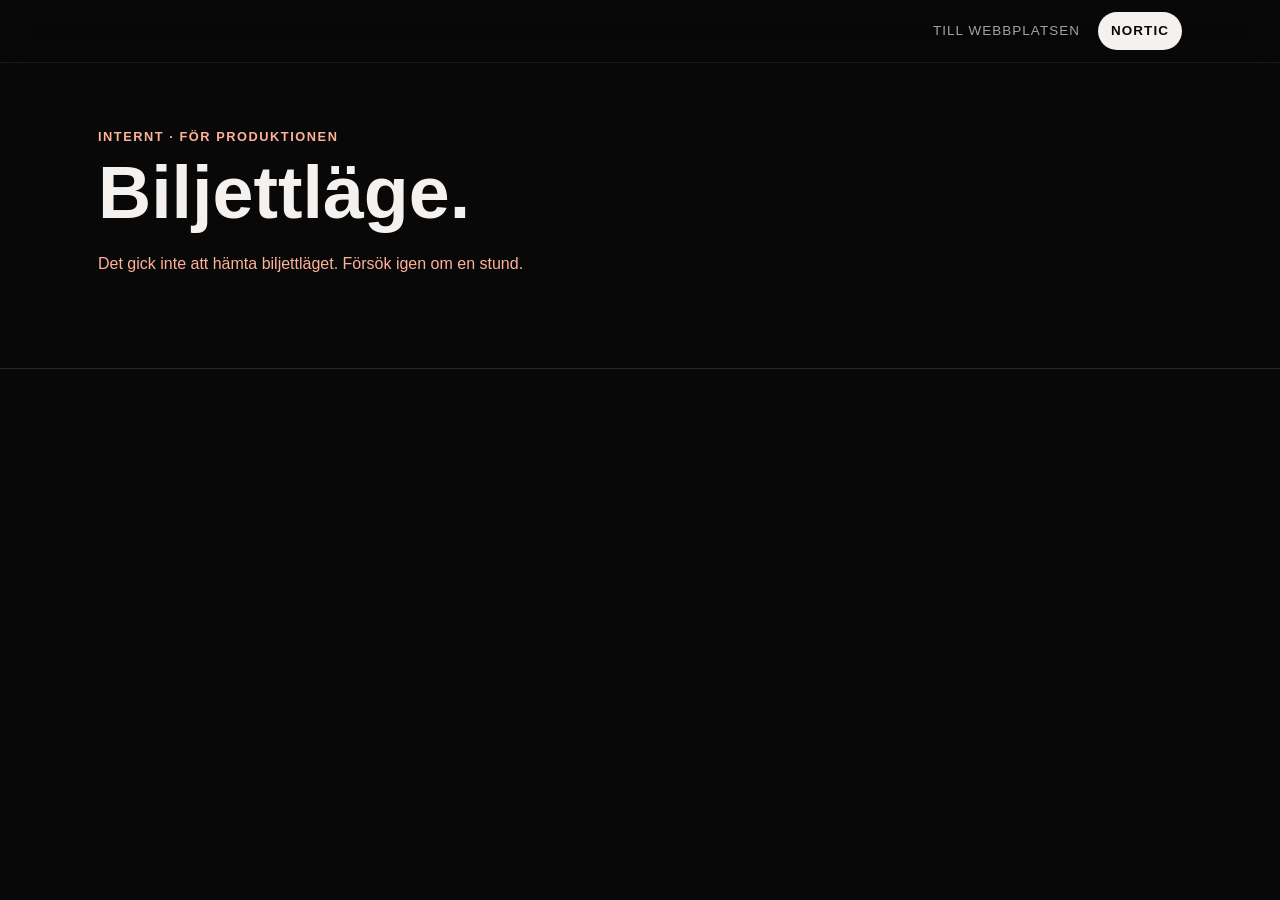
==== biljetter/index.html @ 4a0d8706 "Back the snapshot schedule off to every fifteen minutes GitHub ignored the */5 schedule outright for" ====
<!doctype html>
<html lang="sv">
<head>
<meta charset="utf-8">
<meta name="viewport" content="width=device-width, initial-scale=1">
<meta name="robots" content="noindex, nofollow">
<title>Biljettläge – Gangbangbrudar</title>

<link rel="icon" href="../assets/images/favicon.svg" type="image/svg+xml">
<link rel="stylesheet" href="../assets/css/site.css">
<style>
:root{
    /* Dim step of --accent for the unfilled part of a meter. 1.68:1 against the panel so it
       reads as a track, 3.34:1 against the fill so the boundary is never ambiguous. */
    --meter-track:#5a2f26;
}

/* The shared header collapses .nav-links into a hamburger below 720px, and this page has
   no hamburger to collapse into. Two short links fit on a phone, so keep them on show. */
@media (max-width:720px){
    .nav-links{
        display:flex;
        gap:14px;
    }
}

.board{
    transition:opacity .18s ease;
}

/* Refetching dims the board in place rather than swapping in a skeleton, so nothing jumps. */
.board.is-refreshing{
    opacity:.55;
}

.status{
    margin:0 0 28px;
    color:var(--muted);
}

.status.is-error{
    color:var(--accent-soft);
}

.hero-figure{
    margin:0 0 36px;
    padding:26px 22px;
    border:1px solid var(--line);
    background:var(--panel);
}

.hero-value{
    margin:0;
    font-size:clamp(3.4rem, 18vw, 5.4rem);
    font-weight:700;
    line-height:1;
    letter-spacing:-.02em;
}

.hero-label{
    margin:8px 0 0;
    color:var(--muted);
    font-size:1rem;
}

.meter{
    height:10px;
    border-radius:999px;
    background:var(--meter-track);
    overflow:hidden;
}

.meter-fill{
    height:100%;
    border-radius:0 4px 4px 0;
    background:var(--accent);
    transition:width .3s ease;
}

.hero-meter{
    margin-top:20px;
}

.show-grid{
    display:grid;
    gap:18px;
    margin:0 0 36px;
}

.show-card{
    padding:22px;
    border:1px solid var(--line);
    background:var(--panel);
}

.show-when{
    margin:0 0 4px;
    font-size:1.25rem;
    font-weight:700;
}

.show-share{
    margin:0 0 16px;
    color:var(--muted);
    font-size:.9rem;
}

.tile-row{
    display:grid;
    grid-template-columns:repeat(3, 1fr);
    gap:1px;
    margin-top:18px;
    background:var(--line);
    border:1px solid var(--line);
}

.tile-row.has-capacity{
    grid-template-columns:repeat(2, 1fr);
}

.tile{
    padding:13px 12px;
    background:var(--panel);
}

.tile-label{
    margin:0 0 4px;
    color:var(--muted);
    font-size:.72rem;
    font-weight:700;
    letter-spacing:.1em;
    text-transform:uppercase;
}

.tile-value{
    margin:0;
    font-size:1.5rem;
    font-weight:700;
    line-height:1.1;
    /* Tabular only here: these values form vertical columns across the two show cards. */
    font-variant-numeric:tabular-nums;
}

.tile.is-remaining .tile-value{
    color:var(--accent-soft);
}

.explainer{
    padding:22px;
    border:1px solid var(--line);
    background:var(--panel-soft);
}

.explainer h2{
    margin:0 0 12px;
    font-size:1.15rem;
}

.explainer p{
    margin:0 0 12px;
    max-width:70ch;
    color:var(--muted);
    font-size:.95rem;
}

.explainer ul{
    margin:0 0 12px;
    padding-left:20px;
    max-width:70ch;
    color:var(--muted);
    font-size:.95rem;
}

.explainer li{
    margin-bottom:7px;
}

.explainer strong{
    color:var(--text);
    font-weight:700;
}

.explainer :last-child{
    margin-bottom:0;
}

.freshness{
    display:flex;
    flex-wrap:wrap;
    align-items:center;
    gap:14px;
    margin:0 0 30px;
    color:var(--muted);
    font-size:.88rem;
}

.freshness.is-stale{
    color:var(--accent-soft);
}

.refresh-button{
    min-width:130px;
    padding:9px 15px;
    border:1px solid var(--line);
    border-radius:999px;
    background:none;
    color:var(--text);
    font-family:inherit;
    font-size:.78rem;
    font-weight:700;
    letter-spacing:.08em;
    text-transform:uppercase;
    cursor:pointer;
}

.refresh-button:hover:not(:disabled){
    border-color:var(--accent-soft);
}

.refresh-button:disabled{
    color:var(--muted);
    cursor:default;
}

@media (min-width:720px){
    .show-grid{
        grid-template-columns:repeat(2, 1fr);
    }

    .tile-row.has-capacity{
        grid-template-columns:repeat(4, 1fr);
    }
}

@media (prefers-reduced-motion:reduce){
    .board,
    .meter-fill{
        transition:none;
    }
}
</style>
</head>

<body>
<header class="site-header">
    <nav class="nav" aria-label="Huvudnavigation">
        <div class="nav-links">
            <a href="../">Till webbplatsen</a>
            <a class="ticket-link" href="https://nortic.se/ticket/event/83424" target="_blank" rel="noopener noreferrer">Nortic</a>
        </div>
    </nav>
</header>

<main class="section">
    <div class="section-inner">
        <p class="eyebrow">Internt · för produktionen</p>
        <h1 class="section-title">Biljettläge.</h1>

        <p class="status" id="status" role="status">Hämtar biljettläget…</p>

        <div class="board" id="board" hidden>
            <div class="freshness" id="freshness">
                <span id="freshness-text"></span>
                <button class="refresh-button" id="refresh" type="button">Uppdatera</button>
            </div>

            <section class="hero-figure" aria-labelledby="hero-label">
                <p class="hero-value" id="hero-value"></p>
                <p class="hero-label" id="hero-label"></p>
                <div class="meter hero-meter" aria-hidden="true">
                    <div class="meter-fill" id="hero-meter-fill"></div>
                </div>
            </section>

            <div class="show-grid" id="shows"></div>

            <section class="explainer" aria-labelledby="explainer-title">
                <h2 id="explainer-title">Vad siffrorna betyder</h2>

                <p><strong>Släppta platser</strong> är antalet biljetter som ligger ute till försäljning i Nortic för föreställningen. Det är den kvot som är utlagd i systemet — inte med säkerhet antalet stolar i salongen.</p>

                <ul>
                    <li>Platser som hålls tillbaka för gäster, press eller medverkande och aldrig läggs ut i Nortic ingår <strong>inte</strong> i de släppta platserna. De ligger helt utanför siffrorna på den här sidan.</li>
                    <li>Platser som läggs ut i Nortic och sedan bokas som fribiljetter räknas som <strong>sålda</strong>, precis som en betald biljett.</li>
                </ul>

                <p id="capacity-note" hidden></p>

                <p><strong>Prickarna på Nortics egen sida</strong> visar samma sak grovt: fem prickar per föreställning, där de färgade är det som återstår och de grå är det som sålts. En ensam färgad prick betyder att 80–99 % redan är sålt, och vid 100 % byts prickarna mot en slutsåld-markering.</p>

                <p>Siffrorna hämtas direkt från Nortic varje gång sidan öppnas och varje gång du trycker på Uppdatera. Svarar inte Nortic visas i stället de senast sparade siffrorna, och raden högst upp säger alltid vilketdera du ser.</p>
            </section>
        </div>
    </div>
</main>

<script>
// Salongens verkliga kapacitet per föreställning, om den blir känd. Sätts den till ett tal
// visar sidan även hur många platser som hålls utanför Nortic. Lämna null så länge siffran
// är osäker — sidan ska hellre utelämna uppgiften än gissa den.
const SALONG_KAPACITET = null;

// Nortic sends no Access-Control-Allow-Origin, so the browser cannot call it directly. The Worker
// in proxy/nortic-supply-worker.js forwards that one endpoint with the header added, which is what
// makes a genuinely live reading possible. Leave this empty and the page quietly uses the snapshot
// instead -- the numbers are then only as fresh as the last scheduled job.
const LIVE_URL = 'https://nortic-supply.tomaselison.workers.dev/';

// Written every quarter hour by .github/workflows/ticket-supply.yml. Only a fallback now, for when
// Nortic or the Worker is unreachable.
const SNAPSHOT_URL = 'https://raw.githubusercontent.com/Telison/gangbangbrudar-site/ticket-data/supply.json';

// Each poll is a live hit on Nortic once the Worker is in place, so this is deliberately slower
// than it was when every refresh only re-read a cached file. The button covers wanting it sooner.
const REFRESH_MS = 120000;
const STALE_MINUTES = 20;

const nf = new Intl.NumberFormat('sv-SE');
const board = document.getElementById('board');
const statusEl = document.getElementById('status');
const refreshButton = document.getElementById('refresh');

const share = (sold, released) => (released > 0 ? Math.round((sold / released) * 100) : 0);

// Swedish sets a space before the percent sign, and it has to be non-breaking or the
// number ends up stranded at the end of one line with the sign at the start of the next.
const percent = (value) => `${value} %`;

function formatWhen(date, time) {
    const parsed = new Date(`${date}T${time}:00`);
    const weekday = parsed.toLocaleDateString('sv-SE', { weekday: 'long' });
    const day = parsed.toLocaleDateString('sv-SE', { day: 'numeric', month: 'long' });
    return `${weekday.charAt(0).toUpperCase()}${weekday.slice(1)} ${day} · ${time}`;
}

function tile(label, value, extraClass = '') {
    return `<div class="tile ${extraClass}"><p class="tile-label">${label}</p><p class="tile-value">${nf.format(value)}</p></div>`;
}

function renderShow(show) {
    const sold = share(show.sold, show.released);
    const held = Number.isFinite(SALONG_KAPACITET) ? SALONG_KAPACITET - show.released : null;

    return `
        <article class="show-card">
            <h2 class="show-when">${formatWhen(show.date, show.time)}</h2>
            <p class="show-share">${percent(sold)} sålt${show.remaining === 0 ? ' — slutsålt' : ''}</p>
            <div class="meter" aria-hidden="true"><div class="meter-fill" style="width:${sold}%"></div></div>
            <div class="tile-row${held === null ? '' : ' has-capacity'}">
                ${tile('Släppta', show.released)}
                ${tile('Sålda', show.sold)}
                ${tile('Kvar', show.remaining, 'is-remaining')}
                ${held === null ? '' : tile('Ej släppta', held)}
            </div>
        </article>`;
}

// A reading straight from Nortic and one dug out of the fallback snapshot are worth very different
// amounts, so the page says which it is rather than showing a bare timestamp for both.
// Three genuinely different situations, and conflating any two of them misleads: read straight from
// Nortic, fell back because Nortic would not answer, or no live source is configured at all.
function renderFreshness(checkedAt, source) {
    const minutes = Math.max(0, Math.round((Date.now() - new Date(checkedAt)) / 60000));
    const clock = new Date(checkedAt).toLocaleTimeString('sv-SE', {
        hour: '2-digit', minute: '2-digit', timeZone: 'Europe/Stockholm',
    });
    const age = minutes >= STALE_MINUTES ? `, för ${nf.format(minutes)} minuter sedan` : '';

    const text = {
        live: `Hämtat direkt från Nortic kl. ${clock}.`,
        fallback: `Nortic kunde inte nås. Visar sparade siffror från kl. ${clock}${age}.`,
        snapshot: `Senast hämtat kl. ${clock}${age}.`,
    }[source];

    document.getElementById('freshness').classList.toggle('is-stale', source !== 'live' && minutes >= STALE_MINUTES);
    document.getElementById('freshness-text').textContent = text;
}

function render(data, source) {
    const { totals } = data;

    document.getElementById('hero-value').textContent = nf.format(totals.remaining);
    document.getElementById('hero-label').textContent =
        `biljetter kvar av ${nf.format(totals.released)} släppta platser — ${percent(share(totals.sold, totals.released))} sålt`;
    document.getElementById('hero-meter-fill').style.width = `${share(totals.sold, totals.released)}%`;

    document.getElementById('shows').innerHTML = data.shows.map(renderShow).join('');

    // Only earns a line on the page once someone has actually filled the capacity in.
    const capacityNote = document.getElementById('capacity-note');
    capacityNote.hidden = !Number.isFinite(SALONG_KAPACITET);
    if (!capacityNote.hidden) {
        capacityNote.textContent =
            `Salongen är angiven till ${nf.format(SALONG_KAPACITET)} platser per föreställning, så mellanskillnaden visas som ej släppta platser ovan.`;
    }

    renderFreshness(data.checkedAt, source);
    board.hidden = false;
    statusEl.hidden = true;
}

async function fetchJson(url) {
    const response = await fetch(url, { cache: 'no-store' });
    if (!response.ok) {
        throw new Error(`${url} svarade ${response.status}`);
    }
    return response.json();
}

async function load() {
    refreshButton.disabled = true;
    board.classList.add('is-refreshing');

    try {
        let data = null;
        let source = LIVE_URL ? 'fallback' : 'snapshot';

        if (LIVE_URL) {
            try {
                data = await fetchJson(LIVE_URL);
                source = 'live';
            } catch (error) {
                // Falling back is not worth interrupting anyone over -- the freshness line already
                // says the numbers came from the snapshot, which is the part that matters.
                console.warn('Live-hämtning misslyckades, faller tillbaka på sparade siffror.', error);
            }
        }

        // The snapshot lags, so it is strictly a safety net. Note that its own timestamp is used,
        // never the time of this request, or a stale reading would look brand new.
        render(data ?? (await fetchJson(SNAPSHOT_URL)), source);
    } catch (error) {
        statusEl.hidden = false;
        statusEl.classList.add('is-error');
        statusEl.textContent = board.hidden
            ? 'Det gick inte att hämta biljettläget. Försök igen om en stund.'
            : 'Kunde inte uppdatera. Siffrorna nedan är de senast hämtade.';
        console.error(error);
    } finally {
        refreshButton.disabled = false;
        board.classList.remove('is-refreshing');
    }
}

refreshButton.addEventListener('click', load);
load();
setInterval(load, REFRESH_MS);
</script>
</body>
</html>
---- assets/css/site.css ----
:root{
    --bg:#080808;
    --panel:#111111;
    --panel-soft:#171717;
    --text:#f4f1ee;
    --muted:#a8a19b;
    --line:#2a2725;
    --accent:#f05a3d;
    --accent-soft:#ffb199;
}

*{
    box-sizing:border-box;
}

html{
    scroll-behavior:smooth;
    overflow-x:hidden;
}

body{
    margin:0;
    background:var(--bg);
    color:var(--text);
    font-family:Arial, Helvetica, sans-serif;
    line-height:1.5;
    overflow-x:hidden;
}

body.lightbox-open{
    position:fixed;
    width:100%;
    overflow:hidden;
}

img,
video{
    max-width:100%;
}

a{
    color:inherit;
}

.site-header{
    position:sticky;
    top:0;
    z-index:10;
    background:rgba(8, 8, 8, .88);
    border-bottom:1px solid rgba(255, 255, 255, .08);
    backdrop-filter:blur(18px);
}

.nav{
    display:flex;
    align-items:center;
    justify-content:flex-end;
    gap:16px;
    width:min(1120px, 100%);
    margin:0 auto;
    padding:12px 18px;
}

.nav-links{
    display:flex;
    align-items:center;
    justify-content:flex-end;
    gap:18px;
    color:var(--muted);
    font-size:.84rem;
    text-transform:uppercase;
    letter-spacing:.08em;
}

.nav-links a{
    text-decoration:none;
}

.nav-links a:hover{
    color:var(--text);
}

.ticket-link{
    color:var(--bg);
    background:var(--text);
    border-radius:999px;
    padding:9px 13px;
    font-weight:700;
}

.ticket-link:hover{
    color:var(--bg);
    background:var(--accent-soft);
}

.menu-toggle{
    display:none;
    min-height:40px;
    padding:8px 12px;
    background:transparent;
    border:1px solid var(--line);
    border-radius:999px;
    color:var(--text);
    cursor:pointer;
    font:inherit;
    font-size:.82rem;
    font-weight:700;
    letter-spacing:.08em;
    text-transform:uppercase;
}

.mobile-menu{
    display:none;
}

main{
    overflow:hidden;
}

.section{
    border-bottom:1px solid var(--line);
}

.section-inner{
    width:100%;
    max-width:1120px;
    margin:0 auto;
    padding:64px 18px;
}

.hero{
    min-height:calc(100svh - 68px);
    display:grid;
    align-items:center;
}

.hero-grid{
    display:grid;
    gap:34px;
    min-width:0;
}

.hero-grid > *{
    min-width:0;
}

.hero-logo{
    display:block;
    width:min(100%, 560px);
    height:auto;
    margin-bottom:28px;
}

.eyebrow{
    margin:0 0 12px;
    color:var(--accent-soft);
    font-size:.8rem;
    font-weight:700;
    letter-spacing:.12em;
    text-transform:uppercase;
}

.hero .eyebrow{
    margin-bottom:22px;
}

.hero-copy{
    max-width:620px;
    min-width:0;
}

.hero-copy h1{
    margin:0;
}

.hero-copy p{
    margin:0;
    color:var(--muted);
    font-size:1.12rem;
}

.hero-actions{
    display:flex;
    flex-wrap:wrap;
    gap:12px;
    margin-top:28px;
}

.button{
    display:inline-flex;
    align-items:center;
    justify-content:center;
    max-width:100%;
    min-height:44px;
    padding:11px 16px;
    border:1px solid var(--line);
    border-radius:999px;
    color:var(--text);
    font-size:.88rem;
    font-weight:700;
    letter-spacing:.06em;
    text-decoration:none;
    text-align:center;
    text-transform:uppercase;
}

.button.primary{
    border-color:var(--text);
    background:var(--text);
    color:var(--bg);
}

.button:hover{
    border-color:var(--accent-soft);
}

.trailer-frame{
    width:min(520px, 100%);
    margin:0 auto;
    background:var(--panel);
    border:1px solid rgba(255, 255, 255, .1);
    box-shadow:0 28px 90px rgba(0, 0, 0, .48);
}

.trailer-frame video{
    display:block;
    width:100%;
    aspect-ratio:4 / 5;
    object-fit:cover;
    background:#000;
}

.section-title{
    margin:0 0 24px;
    max-width:760px;
    font-size:clamp(2rem, 10vw, 4.6rem);
    line-height:.95;
    letter-spacing:0;
}

.about-copy{
    display:grid;
    gap:24px;
    max-width:900px;
}

.about-copy p{
    margin:0;
    color:#d4cfca;
    font-size:1.05rem;
}

.script-quote{
    max-width:820px;
    color:var(--text);
    font-size:clamp(1.35rem, 5vw, 2.25rem);
    font-weight:700;
    line-height:1.28;
}

.creator-note{
    max-width:780px;
    padding-left:18px;
    border-left:3px solid var(--accent);
    color:var(--accent-soft);
    font-size:1.02rem;
}

.gallery-grid{
    display:grid;
    grid-template-columns:repeat(2, minmax(0, 1fr));
    gap:10px;
}

.gallery-item{
    display:block;
    min-width:0;
    padding:0;
    background:var(--panel-soft);
    border:1px solid rgba(255, 255, 255, .08);
    color:inherit;
    cursor:pointer;
    overflow:hidden;
}

.gallery-item img{
    display:block;
    width:100%;
    height:100%;
    min-height:160px;
    aspect-ratio:4 / 5;
    object-fit:cover;
    filter:saturate(.9) contrast(1.05);
    transition:transform .22s ease, filter .22s ease;
}

.gallery-item:hover img{
    transform:scale(1.035);
    filter:saturate(1) contrast(1.1);
}

.gallery-item:first-child{
    grid-column:span 2;
    aspect-ratio:16 / 10;
}

.gallery-empty{
    display:grid;
    place-items:center;
    min-height:180px;
    background:var(--panel-soft);
    border:1px solid rgba(255, 255, 255, .08);
    color:#827a73;
    font-size:.76rem;
    font-weight:700;
    letter-spacing:.1em;
    text-transform:uppercase;
}

.lightbox{
    width:min(1040px, calc(100% - 28px));
    height:fit-content;
    max-height:calc(100svh - 28px);
    overflow:hidden;
    padding:0;
    background:#050505;
    border:1px solid rgba(255, 255, 255, .14);
    color:var(--text);
    overscroll-behavior:contain;
}

.lightbox::backdrop{
    background:rgba(0, 0, 0, .84);
}

.lightbox-inner{
    position:relative;
    display:grid;
    place-items:center;
    max-height:calc(100svh - 30px);
}

.lightbox img{
    display:block;
    width:100%;
    height:auto;
    max-height:calc(100svh - 28px);
    object-fit:contain;
    touch-action:none;
    user-select:none;
}

.lightbox-close{
    position:absolute;
    top:10px;
    right:10px;
    display:grid;
    place-items:center;
    width:40px;
    height:40px;
    padding:0;
    background:rgba(0, 0, 0, .64);
    border:1px solid rgba(255, 255, 255, .2);
    border-radius:999px;
    color:var(--text);
    cursor:pointer;
    font-size:1.4rem;
    line-height:1;
}

.lightbox-nav{
    position:absolute;
    top:50%;
    display:grid;
    place-items:center;
    width:44px;
    height:56px;
    padding:0;
    background:rgba(0, 0, 0, .56);
    border:1px solid rgba(255, 255, 255, .18);
    color:var(--text);
    cursor:pointer;
    font:inherit;
    font-size:2rem;
    line-height:1;
    transform:translateY(-50%);
}

.lightbox-nav:hover,
.lightbox-close:hover{
    background:rgba(0, 0, 0, .78);
    border-color:rgba(255, 255, 255, .36);
}

.lightbox-prev{
    left:10px;
}

.lightbox-next{
    right:10px;
}

.people-list,
.dates-list,
.contact-list{
    display:grid;
    gap:1px;
    background:var(--line);
    border:1px solid var(--line);
}

.people-list{
    margin-top:18px;
}

.person,
.date-row,
.contact-row{
    display:grid;
    gap:5px;
    align-content:start;
    padding:18px;
    background:var(--bg);
}

.label{
    margin:0;
    color:var(--muted);
    font-size:.76rem;
    letter-spacing:.1em;
    text-transform:uppercase;
}

.value{
    margin:0;
    font-size:1.1rem;
    font-weight:700;
}

.venue-link,
.contact-link{
    color:inherit;
    text-decoration-color:var(--accent-soft);
    text-underline-offset:4px;
}

.venue-link:hover,
.contact-link:hover{
    color:var(--accent-soft);
}

.production-credit{
    padding:0;
}

.profile-credit,
.production-link{
    display:flex;
    align-items:center;
    gap:16px;
}

.profile-image{
    display:block;
    width:88px;
    aspect-ratio:4 / 5;
    object-fit:cover;
    flex:0 0 auto;
}

.profile-text{
    display:grid;
    gap:5px;
    min-width:0;
}

.production-link{
    width:100%;
    padding:18px;
    color:inherit;
    text-decoration:none;
}

.production-link:hover .value{
    color:var(--accent-soft);
}

.production-logo-frame{
    display:grid;
    place-items:center;
    overflow:hidden;
    flex:0 0 auto;
}

.production-logo{
    display:block;
    width:132%;
    max-width:none;
    height:auto;
}

.actor-grid{
    display:grid;
    grid-template-columns:repeat(2, minmax(0, 1fr));
    gap:12px;
}

.actor-card{
    background:var(--panel);
    border:1px solid var(--line);
}

.actor-image{
    display:grid;
    place-items:center;
    aspect-ratio:4 / 5;
    background:
        linear-gradient(135deg, rgba(255, 255, 255, .08), rgba(240, 90, 61, .18)),
        var(--panel-soft);
    color:#827a73;
    font-size:.76rem;
    font-weight:700;
    letter-spacing:.1em;
    text-transform:uppercase;
}

.actor-image img{
    display:block;
    width:100%;
    height:100%;
    object-fit:cover;
    filter:grayscale(1);
}

.actor-info{
    padding:14px;
}

.actor-info .value{
    font-size:1rem;
}

.tickets{
    background:var(--text);
    color:var(--bg);
}

.tickets .section-inner{
    padding-block:48px;
}

.tickets .section-title{
    color:var(--bg);
}

.tickets p{
    max-width:620px;
    margin:0 0 24px;
    color:#36312d;
    font-size:1.05rem;
}

.tickets .button{
    border-color:var(--bg);
    color:var(--bg);
}

.tickets .button.primary{
    background:var(--bg);
    color:var(--text);
}

@media (max-width:720px){
    .nav{
        align-items:center;
        flex-direction:row;
        gap:12px;
        justify-content:flex-end;
        padding:10px 14px;
    }

    .nav-links{
        display:none;
    }

    .menu-toggle{
        display:inline-flex;
        align-items:center;
        justify-content:center;
        flex:0 0 auto;
        margin-left:auto;
    }

    .mobile-menu{
        width:100%;
        max-width:1120px;
        margin:0 auto;
        padding:0 18px 16px;
    }

    .mobile-menu:not([hidden]){
        display:grid;
        gap:8px;
    }

    .mobile-menu a{
        display:flex;
        align-items:center;
        min-height:48px;
        padding:12px 0;
        border-bottom:1px solid var(--line);
        color:var(--text);
        font-size:1rem;
        font-weight:700;
        text-decoration:none;
    }

    .mobile-menu .ticket-link{
        justify-content:center;
        margin-top:8px;
        padding:11px 14px;
        border:0;
        color:var(--bg);
    }

    .section-inner{
        padding:52px 18px;
    }

    .hero{
        min-height:auto;
    }

    .hero-logo{
        width:100%;
        margin-bottom:22px;
    }

    .hero-actions{
        display:grid;
        grid-template-columns:1fr;
    }

    .button{
        width:100%;
        padding-inline:12px;
    }

}

@media (min-width:760px){
    .hero-grid{
        grid-template-columns:minmax(0, 1.1fr) minmax(300px, .7fr);
        align-items:center;
    }

    .gallery-grid{
        grid-template-columns:repeat(5, minmax(0, 1fr));
        gap:12px;
    }

    .gallery-item img{
        min-height:190px;
    }

    .gallery-item:first-child{
        grid-column:span 2;
        grid-row:span 2;
        aspect-ratio:auto;
    }

    .people-list,
    .dates-list{
        grid-template-columns:repeat(2, minmax(0, 1fr));
    }

    .actor-grid{
        grid-template-columns:repeat(4, minmax(0, 1fr));
    }
}
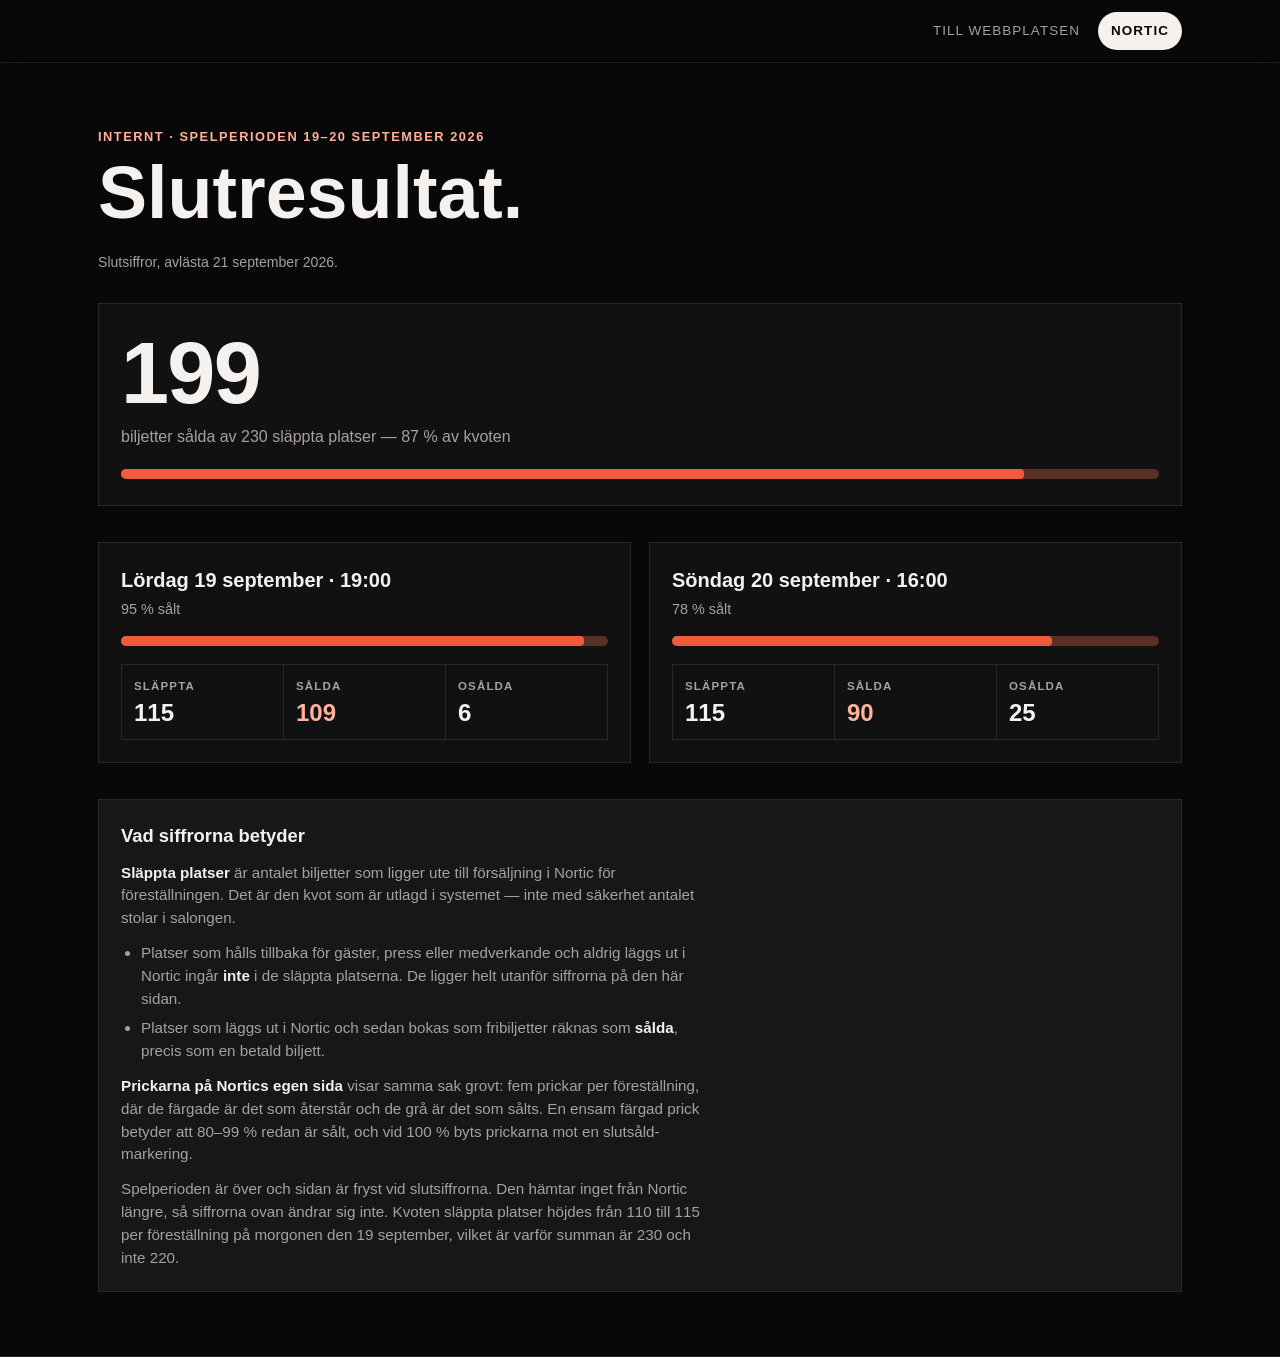
==== commit 2c5ff187: "Freeze the ticket page on the September 2026 result The run is over, so the page keeps the figures i" ====
--- a/biljetter/index.html
+++ b/biljetter/index.html
@@ -15,6 +15,19 @@
     --meter-track:#5a2f26;
 }
 
+/* The run is over, so the page shows a frozen result. The switch is the class on <body>:
+   drop mode-frozen and it fetches live again. Both wordings stay in the markup rather than
+   one being deleted, so turning it back on never means rewriting the Swedish. */
+.mode-frozen [data-mode="live"],
+body:not(.mode-frozen) [data-mode="frozen"]{
+    display:none;
+}
+
+/* Nothing to refresh when the figures are frozen. */
+.mode-frozen .refresh-button{
+    display:none;
+}
+
 /* The shared header collapses .nav-links into a hamburger below 720px, and this page has
    no hamburger to collapse into. Two short links fit on a phone, so keep them on show. */
 @media (max-width:720px){
@@ -141,7 +154,9 @@
     font-variant-numeric:tabular-nums;
 }
 
-.tile.is-remaining .tile-value{
+/* Marks whichever figure the reader is actually here for -- what is left while tickets are on
+   sale, what went once the run is over. */
+.tile.is-key .tile-value{
     color:var(--accent-soft);
 }
 
@@ -241,7 +256,8 @@
 </style>
 </head>
 
-<body>
+<!-- Remove mode-frozen to put the page back on live figures. See README, "Ticket Status Page". -->
+<body class="mode-frozen">
 <header class="site-header">
     <nav class="nav" aria-label="Huvudnavigation">
         <div class="nav-links">
@@ -253,8 +269,11 @@
 
 <main class="section">
     <div class="section-inner">
-        <p class="eyebrow">Internt · för produktionen</p>
-        <h1 class="section-title">Biljettläge.</h1>
+        <p class="eyebrow" data-mode="live">Internt · för produktionen</p>
+        <p class="eyebrow" data-mode="frozen">Internt · spelperioden 19–20 september 2026</p>
+
+        <h1 class="section-title" data-mode="live">Biljettläge.</h1>
+        <h1 class="section-title" data-mode="frozen">Slutresultat.</h1>
 
         <p class="status" id="status" role="status">Hämtar biljettläget…</p>
 
@@ -288,7 +307,9 @@
 
                 <p><strong>Prickarna på Nortics egen sida</strong> visar samma sak grovt: fem prickar per föreställning, där de färgade är det som återstår och de grå är det som sålts. En ensam färgad prick betyder att 80–99 % redan är sålt, och vid 100 % byts prickarna mot en slutsåld-markering.</p>
 
-                <p>Siffrorna hämtas direkt från Nortic varje gång sidan öppnas och varje gång du trycker på Uppdatera. Svarar inte Nortic visas i stället de senast sparade siffrorna, och raden högst upp säger alltid vilketdera du ser.</p>
+                <p data-mode="live">Siffrorna hämtas direkt från Nortic varje gång sidan öppnas och varje gång du trycker på Uppdatera. Svarar inte Nortic visas i stället de senast sparade siffrorna, och raden högst upp säger alltid vilketdera du ser.</p>
+
+                <p data-mode="frozen">Spelperioden är över och sidan är fryst vid slutsiffrorna. Den hämtar inget från Nortic längre, så siffrorna ovan ändrar sig inte. Kvoten släppta platser höjdes från 110 till 115 per föreställning på morgonen den 19 september, vilket är varför summan är 230 och inte 220.</p>
             </section>
         </div>
     </div>
@@ -300,11 +321,23 @@
 // är osäker — sidan ska hellre utelämna uppgiften än gissa den.
 const SALONG_KAPACITET = null;
 
+// The figures the September 2026 run finished on, as Nortic reported them afterwards. Read only
+// while <body> carries mode-frozen; the full record, including the sales curve over the four days
+// before opening, is kept in data/2026-09-ticket-sales.json.
+const SLUTRESULTAT = {
+    checkedAt: '2026-09-21T05:21:55.521Z',
+    shows: [
+        { id: 348130, date: '2026-09-19', time: '19:00', released: 115, sold: 109, remaining: 6 },
+        { id: 348131, date: '2026-09-20', time: '16:00', released: 115, sold: 90, remaining: 25 },
+    ],
+    totals: { released: 230, sold: 199, remaining: 31 },
+};
+
 // Nortic sends no Access-Control-Allow-Origin, so the browser cannot call it directly. The Worker
-// in proxy/nortic-supply-worker.js forwards that one endpoint with the header added, which is what
-// makes a genuinely live reading possible. Leave this empty and the page quietly uses the snapshot
-// instead -- the numbers are then only as fresh as the last scheduled job.
-const LIVE_URL = 'https://nortic-supply.tomaselison.workers.dev/';
+// in proxy/nortic-supply-worker.js forwarded that one endpoint with the header added, which is what
+// made a genuinely live reading possible. It is torn down between runs, so this is left empty and
+// the page falls back to the snapshot until a new Worker is deployed and its URL pasted back here.
+const LIVE_URL = '';
 
 // Written every quarter hour by .github/workflows/ticket-supply.yml. Only a fallback now, for when
 // Nortic or the Worker is unreachable.
@@ -337,7 +370,7 @@
     return `<div class="tile ${extraClass}"><p class="tile-label">${label}</p><p class="tile-value">${nf.format(value)}</p></div>`;
 }
 
-function renderShow(show) {
+function renderShow(show, isFrozen) {
     const sold = share(show.sold, show.released);
     const held = Number.isFinite(SALONG_KAPACITET) ? SALONG_KAPACITET - show.released : null;
 
@@ -348,8 +381,8 @@
             <div class="meter" aria-hidden="true"><div class="meter-fill" style="width:${sold}%"></div></div>
             <div class="tile-row${held === null ? '' : ' has-capacity'}">
                 ${tile('Släppta', show.released)}
-                ${tile('Sålda', show.sold)}
-                ${tile('Kvar', show.remaining, 'is-remaining')}
+                ${tile('Sålda', show.sold, isFrozen ? 'is-key' : '')}
+                ${tile(isFrozen ? 'Osålda' : 'Kvar', show.remaining, isFrozen ? '' : 'is-key')}
                 ${held === null ? '' : tile('Ej släppta', held)}
             </div>
         </article>`;
@@ -366,25 +399,38 @@
     });
     const age = minutes >= STALE_MINUTES ? `, för ${nf.format(minutes)} minuter sedan` : '';
 
+    const date = new Date(checkedAt).toLocaleDateString('sv-SE', {
+        day: 'numeric', month: 'long', year: 'numeric', timeZone: 'Europe/Stockholm',
+    });
+
     const text = {
         live: `Hämtat direkt från Nortic kl. ${clock}.`,
         fallback: `Nortic kunde inte nås. Visar sparade siffror från kl. ${clock}${age}.`,
         snapshot: `Senast hämtat kl. ${clock}${age}.`,
+        frozen: `Slutsiffror, avlästa ${date}.`,
     }[source];
 
-    document.getElementById('freshness').classList.toggle('is-stale', source !== 'live' && minutes >= STALE_MINUTES);
+    // Frozen figures are not stale, they are final, so the warning colour would only mislead.
+    document.getElementById('freshness')
+        .classList.toggle('is-stale', source !== 'live' && source !== 'frozen' && minutes >= STALE_MINUTES);
     document.getElementById('freshness-text').textContent = text;
 }
 
 function render(data, source) {
     const { totals } = data;
 
-    document.getElementById('hero-value').textContent = nf.format(totals.remaining);
-    document.getElementById('hero-label').textContent =
-        `biljetter kvar av ${nf.format(totals.released)} släppta platser — ${percent(share(totals.sold, totals.released))} sålt`;
-    document.getElementById('hero-meter-fill').style.width = `${share(totals.sold, totals.released)}%`;
-
-    document.getElementById('shows').innerHTML = data.shows.map(renderShow).join('');
+    // While tickets are on sale the useful headline is what is still to shift. Once the run is
+    // over nobody is selling anything, so the number that carries meaning is what went.
+    const isFrozen = source === 'frozen';
+    const sold = share(totals.sold, totals.released);
+
+    document.getElementById('hero-value').textContent = nf.format(isFrozen ? totals.sold : totals.remaining);
+    document.getElementById('hero-label').textContent = isFrozen
+        ? `biljetter sålda av ${nf.format(totals.released)} släppta platser — ${percent(sold)} av kvoten`
+        : `biljetter kvar av ${nf.format(totals.released)} släppta platser — ${percent(sold)} sålt`;
+    document.getElementById('hero-meter-fill').style.width = `${sold}%`;
+
+    document.getElementById('shows').innerHTML = data.shows.map((show) => renderShow(show, isFrozen)).join('');
 
     // Only earns a line on the page once someone has actually filled the capacity in.
     const capacityNote = document.getElementById('capacity-note');
@@ -442,9 +488,14 @@
     }
 }
 
-refreshButton.addEventListener('click', load);
-load();
-setInterval(load, REFRESH_MS);
+if (document.body.classList.contains('mode-frozen')) {
+    // Nothing to fetch, nothing to poll, and no refresh control -- the run is over.
+    render(SLUTRESULTAT, 'frozen');
+} else {
+    refreshButton.addEventListener('click', load);
+    load();
+    setInterval(load, REFRESH_MS);
+}
 </script>
 </body>
 </html>
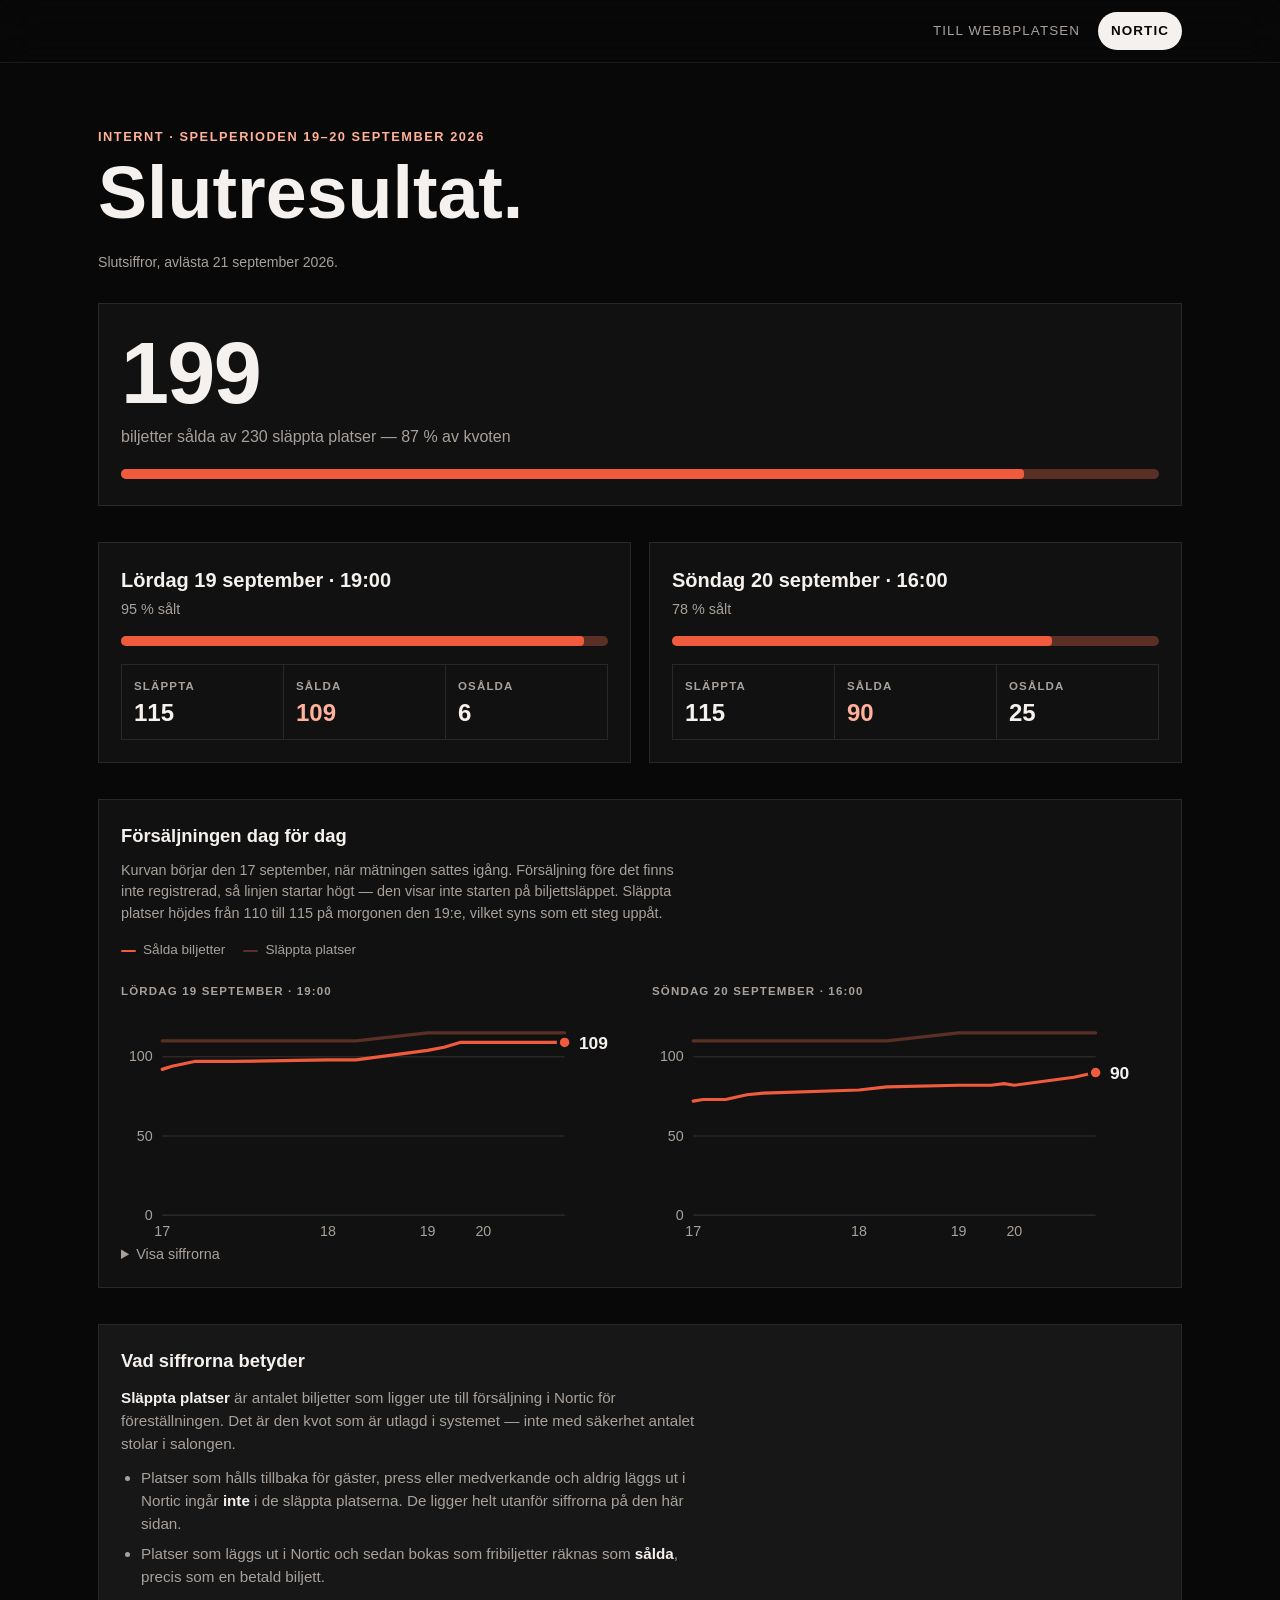
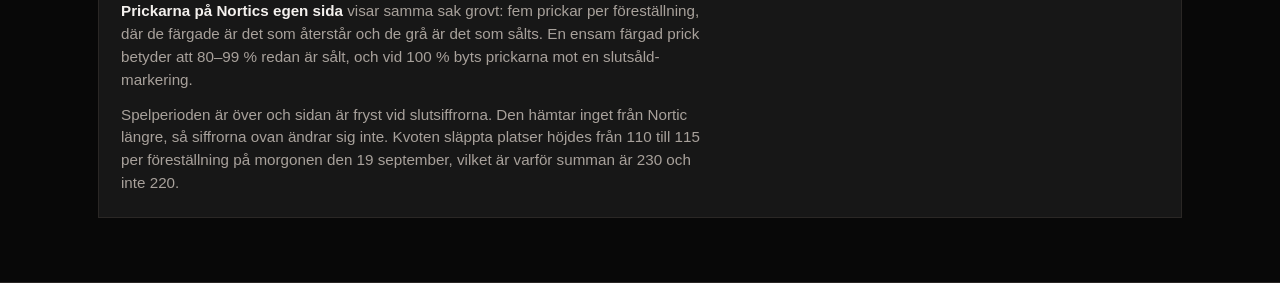
==== commit 28fdfe6d: "Chart the September 2026 sales curve on the frozen page One chart per performance rather than two li" ====
--- a/biljetter/index.html
+++ b/biljetter/index.html
@@ -158,6 +158,155 @@
    sale, what went once the run is over. */
 .tile.is-key .tile-value{
     color:var(--accent-soft);
+}
+
+.trend{
+    margin:0 0 36px;
+    padding:22px;
+    border:1px solid var(--line);
+    background:var(--panel);
+}
+
+.trend-title{
+    margin:0 0 10px;
+    font-size:1.15rem;
+}
+
+.trend-note{
+    margin:0 0 16px;
+    max-width:70ch;
+    color:var(--muted);
+    font-size:.9rem;
+}
+
+.trend-legend{
+    display:flex;
+    flex-wrap:wrap;
+    gap:6px 18px;
+    margin:0 0 22px;
+    color:var(--muted);
+    font-size:.85rem;
+}
+
+.trend-legend span{
+    display:inline-flex;
+    align-items:center;
+    gap:7px;
+}
+
+/* A short line-key beside the text: identity comes from the mark, never from colouring
+   the label itself. */
+.trend-legend i{
+    display:inline-block;
+    width:15px;
+    height:2px;
+    border-radius:2px;
+}
+
+.key-sold{
+    background:var(--accent);
+}
+
+.key-released{
+    background:var(--meter-track);
+}
+
+.trend-grid{
+    display:grid;
+    gap:24px;
+}
+
+.trend-card-title{
+    margin:0 0 6px;
+    color:var(--muted);
+    font-size:.72rem;
+    font-weight:700;
+    letter-spacing:.1em;
+    text-transform:uppercase;
+}
+
+.trend-chart{
+    display:block;
+    width:100%;
+    height:auto;
+}
+
+.chart-grid{
+    stroke:var(--line);
+    stroke-width:1;
+}
+
+.chart-released,
+.chart-line{
+    fill:none;
+    stroke-width:2;
+    stroke-linejoin:round;
+    stroke-linecap:round;
+}
+
+.chart-released{
+    stroke:var(--meter-track);
+}
+
+.chart-line{
+    stroke:var(--accent);
+}
+
+/* The 2px ring is the panel colour, so the end dot stays legible where it meets the line. */
+.chart-end{
+    fill:var(--accent);
+    stroke:var(--panel);
+    stroke-width:2;
+}
+
+.chart-axis{
+    fill:var(--muted);
+    font-size:9px;
+}
+
+.chart-endlabel{
+    fill:var(--text);
+    font-size:11px;
+    font-weight:700;
+}
+
+.chart-hit{
+    fill:transparent;
+}
+
+.trend-table{
+    color:var(--muted);
+    font-size:.9rem;
+}
+
+.trend-table summary{
+    cursor:pointer;
+}
+
+.trend-table table{
+    width:100%;
+    margin-top:14px;
+    border-collapse:collapse;
+    font-variant-numeric:tabular-nums;
+}
+
+.trend-table th,
+.trend-table td{
+    padding:7px 10px;
+    border-bottom:1px solid var(--line);
+    text-align:right;
+}
+
+.trend-table th:first-child,
+.trend-table td:first-child{
+    text-align:left;
+}
+
+.trend-table thead th{
+    color:var(--muted);
+    font-size:.7rem;
+    letter-spacing:.08em;
+    text-transform:uppercase;
 }
 
 .explainer{
@@ -238,7 +387,8 @@
 }
 
 @media (min-width:720px){
-    .show-grid{
+    .show-grid,
+    .trend-grid{
         grid-template-columns:repeat(2, 1fr);
     }
 
@@ -292,6 +442,23 @@
             </section>
 
             <div class="show-grid" id="shows"></div>
+
+            <section class="trend" data-mode="frozen" aria-labelledby="trend-title">
+                <h2 class="trend-title" id="trend-title">Försäljningen dag för dag</h2>
+                <p class="trend-note">Kurvan börjar den 17 september, när mätningen sattes igång. Försäljning före det finns inte registrerad, så linjen startar högt — den visar inte starten på biljettsläppet. Släppta platser höjdes från 110 till 115 på morgonen den 19:e, vilket syns som ett steg uppåt.</p>
+
+                <p class="trend-legend">
+                    <span><i class="key-sold"></i>Sålda biljetter</span>
+                    <span><i class="key-released"></i>Släppta platser</span>
+                </p>
+
+                <div class="trend-grid" id="trend-grid"></div>
+
+                <details class="trend-table">
+                    <summary>Visa siffrorna</summary>
+                    <div id="trend-table-body"></div>
+                </details>
+            </section>
 
             <section class="explainer" aria-labelledby="explainer-title">
                 <h2 id="explainer-title">Vad siffrorna betyder</h2>
@@ -332,6 +499,32 @@
     ],
     totals: { released: 230, sold: 199, remaining: 31 },
 };
+
+// Every reading the snapshot job recorded during the run, as [timestamp, sold, released]. Only
+// the points where a count actually moved were kept, which is why the spacing is uneven. Embedded
+// rather than fetched so the frozen page stays entirely offline.
+const FORSALJNINGSHISTORIK = [
+    {
+        id: 348130,
+        points: [
+            ['2026-09-17T08:03Z', 92, 110], ['2026-09-17T09:57Z', 94, 110], ['2026-09-17T14:19Z', 97, 110],
+            ['2026-09-17T18:29Z', 97, 110], ['2026-09-17T21:41Z', 97, 110], ['2026-09-18T16:16Z', 98, 110],
+            ['2026-09-18T21:43Z', 98, 110], ['2026-09-19T11:37Z', 104, 115], ['2026-09-19T14:50Z', 106, 115],
+            ['2026-09-19T17:54Z', 109, 115], ['2026-09-19T20:29Z', 109, 115], ['2026-09-19T22:27Z', 109, 115],
+            ['2026-09-20T10:02Z', 109, 115], ['2026-09-20T14:15Z', 109, 115],
+        ],
+    },
+    {
+        id: 348131,
+        points: [
+            ['2026-09-17T08:03Z', 72, 110], ['2026-09-17T09:57Z', 73, 110], ['2026-09-17T14:19Z', 73, 110],
+            ['2026-09-17T18:29Z', 76, 110], ['2026-09-17T21:41Z', 77, 110], ['2026-09-18T16:16Z', 79, 110],
+            ['2026-09-18T21:43Z', 81, 110], ['2026-09-19T11:37Z', 82, 115], ['2026-09-19T14:50Z', 82, 115],
+            ['2026-09-19T17:54Z', 82, 115], ['2026-09-19T20:29Z', 83, 115], ['2026-09-19T22:27Z', 82, 115],
+            ['2026-09-20T10:02Z', 87, 115], ['2026-09-20T14:15Z', 90, 115],
+        ],
+    },
+];
 
 // Nortic sends no Access-Control-Allow-Origin, so the browser cannot call it directly. The Worker
 // in proxy/nortic-supply-worker.js forwarded that one endpoint with the header added, which is what
@@ -488,9 +681,89 @@
     }
 }
 
+const inStockholm = (iso, options) =>
+    new Date(iso).toLocaleString('sv-SE', { timeZone: 'Europe/Stockholm', ...options });
+
+// One chart per performance rather than two lines on one. Each is then a single series that can
+// use the accent, which avoids inventing a second hue the site's palette does not have.
+function buildChart(points, titleId) {
+    const W = 320;
+    const H = 150;
+    const pad = { top: 12, right: 40, bottom: 18, left: 26 };
+    const plotW = W - pad.left - pad.right;
+    const plotH = H - pad.top - pad.bottom;
+    const yMax = 120;
+
+    const times = points.map((p) => Date.parse(p[0]));
+    const [t0, t1] = [Math.min(...times), Math.max(...times)];
+    const x = (t) => pad.left + ((t - t0) / (t1 - t0)) * plotW;
+    const y = (v) => pad.top + plotH - (v / yMax) * plotH;
+    const pathOf = (index) =>
+        points.map((p, i) => `${i ? 'L' : 'M'}${x(Date.parse(p[0])).toFixed(1)},${y(p[index]).toFixed(1)}`).join(' ');
+
+    const gridlines = [0, 50, 100]
+        .map((v) => `<line class="chart-grid" x1="${pad.left}" y1="${y(v).toFixed(1)}" x2="${pad.left + plotW}" y2="${y(v).toFixed(1)}"></line>`
+            + `<text class="chart-axis" x="${pad.left - 6}" y="${(y(v) + 3).toFixed(1)}" text-anchor="end">${v}</text>`)
+        .join('');
+
+    // One tick per calendar day, placed at that day's first reading.
+    const seen = new Set();
+    const dayTicks = points
+        .filter((p) => {
+            const day = inStockholm(p[0], { day: 'numeric' });
+            return seen.has(day) ? false : seen.add(day);
+        })
+        .map((p) => `<text class="chart-axis" x="${x(Date.parse(p[0])).toFixed(1)}" y="${H - 5}" text-anchor="middle">${inStockholm(p[0], { day: 'numeric' })}</text>`)
+        .join('');
+
+    const last = points[points.length - 1];
+    const hits = points
+        .map((p) => `<circle class="chart-hit" cx="${x(Date.parse(p[0])).toFixed(1)}" cy="${y(p[1]).toFixed(1)}" r="9">`
+            + `<title>${inStockholm(p[0], { weekday: 'long', day: 'numeric', month: 'long', hour: '2-digit', minute: '2-digit' })} — ${p[1]} sålda av ${p[2]} släppta</title></circle>`)
+        .join('');
+
+    return `<svg class="trend-chart" viewBox="0 0 ${W} ${H}" role="img" aria-labelledby="${titleId}">
+        ${gridlines}${dayTicks}
+        <path class="chart-released" d="${pathOf(2)}"></path>
+        <path class="chart-line" d="${pathOf(1)}"></path>
+        <circle class="chart-end" cx="${x(Date.parse(last[0])).toFixed(1)}" cy="${y(last[1]).toFixed(1)}" r="4"></circle>
+        <text class="chart-endlabel" x="${(pad.left + plotW + 9).toFixed(1)}" y="${(y(last[1]) + 4).toFixed(1)}">${last[1]}</text>
+        ${hits}
+    </svg>`;
+}
+
+function renderTrend() {
+    const byId = Object.fromEntries(SLUTRESULTAT.shows.map((show) => [show.id, show]));
+
+    document.getElementById('trend-grid').innerHTML = FORSALJNINGSHISTORIK.map((series) => {
+        const show = byId[series.id];
+        const titleId = `trend-${series.id}`;
+        return `<div>
+            <p class="trend-card-title" id="${titleId}">${formatWhen(show.date, show.time)}</p>
+            ${buildChart(series.points, titleId)}
+        </div>`;
+    }).join('');
+
+    // The chart's job is the shape of the climb; the exact readings live here so no value is
+    // only reachable by hovering.
+    const rows = FORSALJNINGSHISTORIK[0].points
+        .map((point, i) => {
+            const when = inStockholm(point[0], { day: 'numeric', month: 'short', hour: '2-digit', minute: '2-digit' });
+            const cells = FORSALJNINGSHISTORIK.map((series) => `<td>${series.points[i][1]}</td>`).join('');
+            return `<tr><td>${when}</td>${cells}<td>${point[2]}</td></tr>`;
+        })
+        .join('');
+
+    document.getElementById('trend-table-body').innerHTML = `<table>
+        <thead><tr><th>Tidpunkt</th><th>Lör 19 sålda</th><th>Sön 20 sålda</th><th>Släppta</th></tr></thead>
+        <tbody>${rows}</tbody>
+    </table>`;
+}
+
 if (document.body.classList.contains('mode-frozen')) {
     // Nothing to fetch, nothing to poll, and no refresh control -- the run is over.
     render(SLUTRESULTAT, 'frozen');
+    renderTrend();
 } else {
     refreshButton.addEventListener('click', load);
     load();
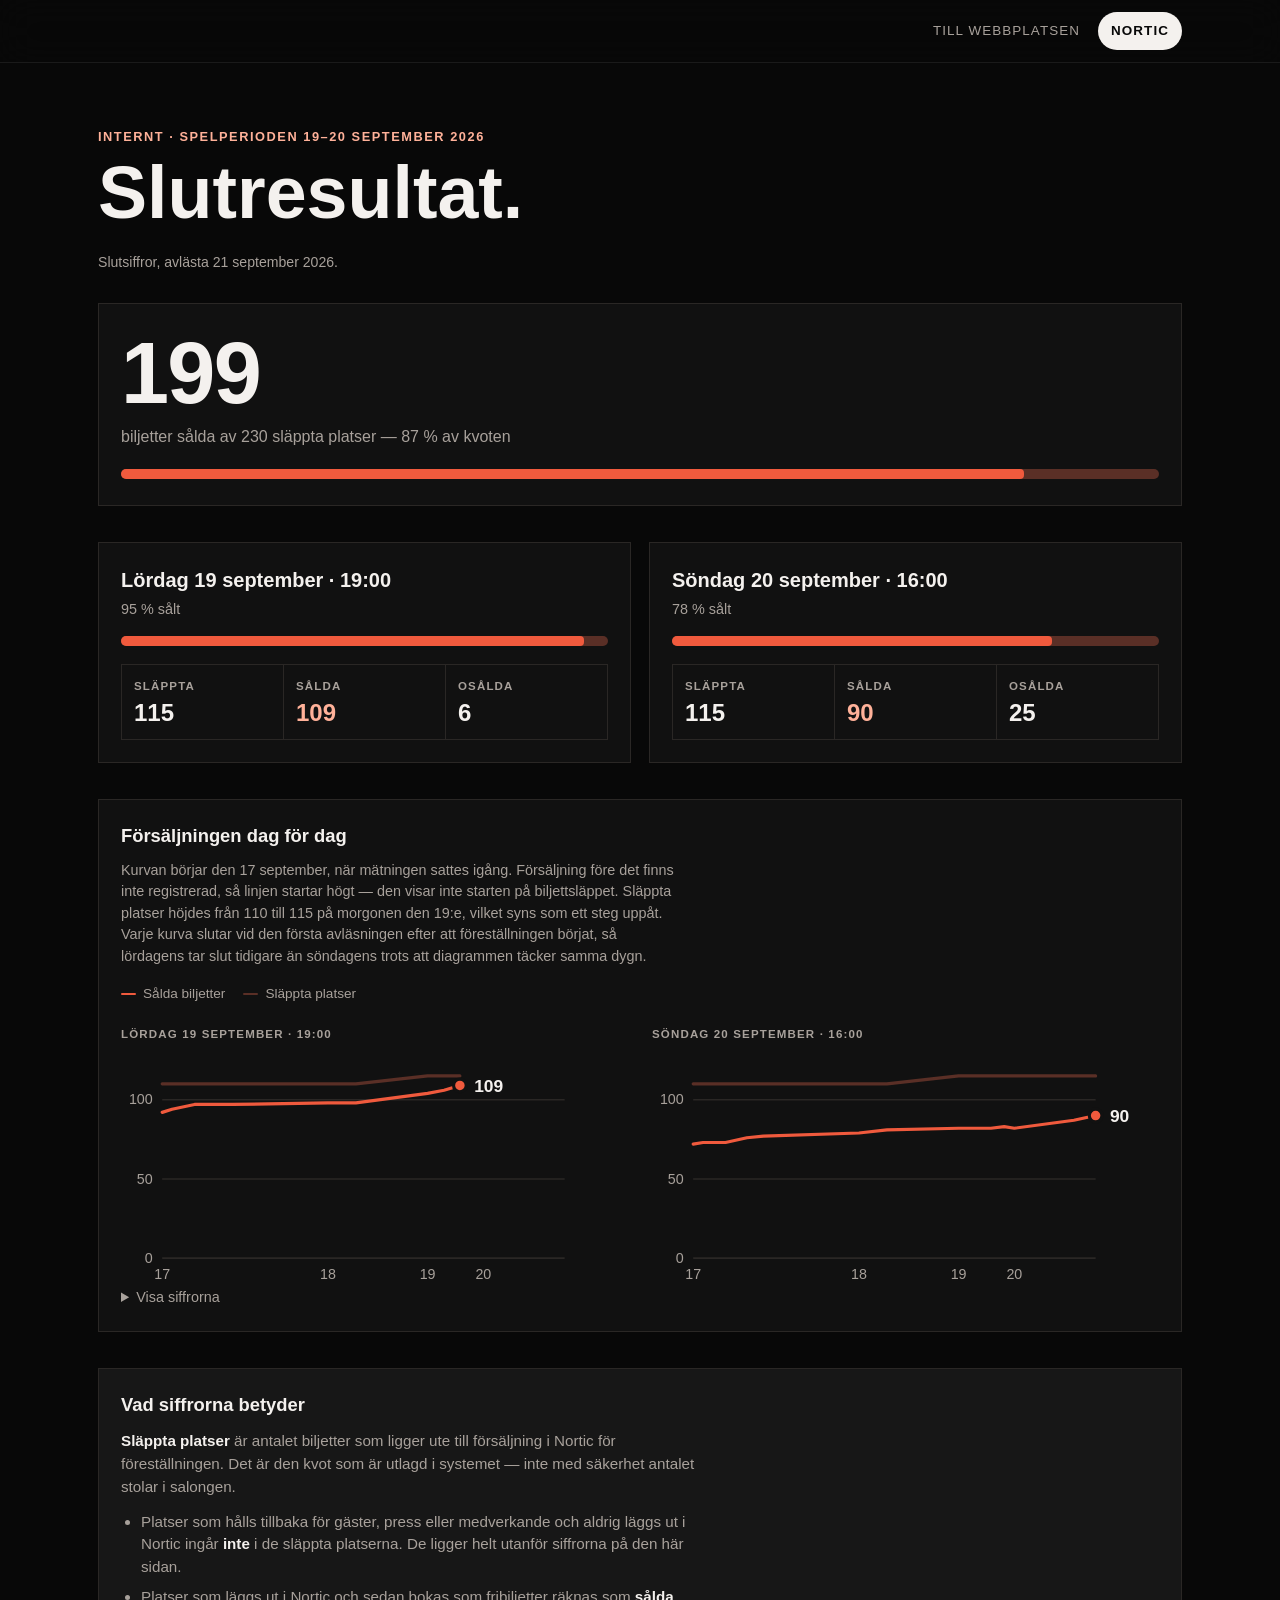
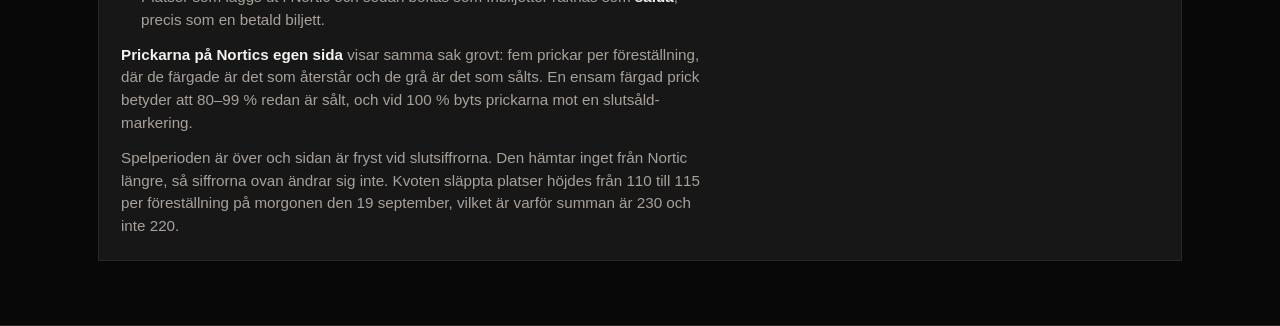
==== commit cf639637: "End each sales curve when its performance started Saturday's line ran a flat tail clear across the 2" ====
--- a/biljetter/index.html
+++ b/biljetter/index.html
@@ -445,7 +445,7 @@
 
             <section class="trend" data-mode="frozen" aria-labelledby="trend-title">
                 <h2 class="trend-title" id="trend-title">Försäljningen dag för dag</h2>
-                <p class="trend-note">Kurvan börjar den 17 september, när mätningen sattes igång. Försäljning före det finns inte registrerad, så linjen startar högt — den visar inte starten på biljettsläppet. Släppta platser höjdes från 110 till 115 på morgonen den 19:e, vilket syns som ett steg uppåt.</p>
+                <p class="trend-note">Kurvan börjar den 17 september, när mätningen sattes igång. Försäljning före det finns inte registrerad, så linjen startar högt — den visar inte starten på biljettsläppet. Släppta platser höjdes från 110 till 115 på morgonen den 19:e, vilket syns som ett steg uppåt. Varje kurva slutar vid den första avläsningen efter att föreställningen börjat, så lördagens tar slut tidigare än söndagens trots att diagrammen täcker samma dygn.</p>
 
                 <p class="trend-legend">
                     <span><i class="key-sold"></i>Sålda biljetter</span>
@@ -506,6 +506,9 @@
 const FORSALJNINGSHISTORIK = [
     {
         id: 348130,
+        // Curtain, in UTC. Stated outright rather than derived from the local date and time, so a
+        // reader in another timezone does not get a different cut-off than the box office had.
+        startsAt: '2026-09-19T17:00Z',
         points: [
             ['2026-09-17T08:03Z', 92, 110], ['2026-09-17T09:57Z', 94, 110], ['2026-09-17T14:19Z', 97, 110],
             ['2026-09-17T18:29Z', 97, 110], ['2026-09-17T21:41Z', 97, 110], ['2026-09-18T16:16Z', 98, 110],
@@ -516,6 +519,7 @@
     },
     {
         id: 348131,
+        startsAt: '2026-09-20T14:00Z',
         points: [
             ['2026-09-17T08:03Z', 72, 110], ['2026-09-17T09:57Z', 73, 110], ['2026-09-17T14:19Z', 73, 110],
             ['2026-09-17T18:29Z', 76, 110], ['2026-09-17T21:41Z', 77, 110], ['2026-09-18T16:16Z', 79, 110],
@@ -686,7 +690,7 @@
 
 // One chart per performance rather than two lines on one. Each is then a single series that can
 // use the accent, which avoids inventing a second hue the site's palette does not have.
-function buildChart(points, titleId) {
+function buildChart(points, titleId, [t0, t1], ticks) {
     const W = 320;
     const H = 150;
     const pad = { top: 12, right: 40, bottom: 18, left: 26 };
@@ -694,8 +698,6 @@
     const plotH = H - pad.top - pad.bottom;
     const yMax = 120;
 
-    const times = points.map((p) => Date.parse(p[0]));
-    const [t0, t1] = [Math.min(...times), Math.max(...times)];
     const x = (t) => pad.left + ((t - t0) / (t1 - t0)) * plotW;
     const y = (v) => pad.top + plotH - (v / yMax) * plotH;
     const pathOf = (index) =>
@@ -706,14 +708,10 @@
             + `<text class="chart-axis" x="${pad.left - 6}" y="${(y(v) + 3).toFixed(1)}" text-anchor="end">${v}</text>`)
         .join('');
 
-    // One tick per calendar day, placed at that day's first reading.
-    const seen = new Set();
-    const dayTicks = points
-        .filter((p) => {
-            const day = inStockholm(p[0], { day: 'numeric' });
-            return seen.has(day) ? false : seen.add(day);
-        })
-        .map((p) => `<text class="chart-axis" x="${x(Date.parse(p[0])).toFixed(1)}" y="${H - 5}" text-anchor="middle">${inStockholm(p[0], { day: 'numeric' })}</text>`)
+    // Ticks come from the shared timeline, not this chart's own points, so both charts carry the
+    // same dates and a line that stops early reads as stopping early rather than as a shorter run.
+    const dayTicks = ticks
+        .map((tick) => `<text class="chart-axis" x="${x(tick.t).toFixed(1)}" y="${H - 5}" text-anchor="middle">${tick.label}</text>`)
         .join('');
 
     const last = points[points.length - 1];
@@ -727,29 +725,55 @@
         <path class="chart-released" d="${pathOf(2)}"></path>
         <path class="chart-line" d="${pathOf(1)}"></path>
         <circle class="chart-end" cx="${x(Date.parse(last[0])).toFixed(1)}" cy="${y(last[1]).toFixed(1)}" r="4"></circle>
-        <text class="chart-endlabel" x="${(pad.left + plotW + 9).toFixed(1)}" y="${(y(last[1]) + 4).toFixed(1)}">${last[1]}</text>
+        <text class="chart-endlabel" x="${(x(Date.parse(last[0])) + 9).toFixed(1)}" y="${(y(last[1]) + 4).toFixed(1)}">${last[1]}</text>
         ${hits}
     </svg>`;
 }
 
+// A performance stops selling when it starts, so its curve has no business running on into the
+// next day. The reading at or just after curtain is kept rather than dropped: the final count was
+// not always sampled before the doors opened, and ending on an earlier number would contradict
+// the totals above.
+function untilCurtain(series) {
+    const curtain = Date.parse(series.startsAt);
+    const firstAfter = series.points.findIndex((point) => Date.parse(point[0]) >= curtain);
+    return firstAfter === -1 ? series.points : series.points.slice(0, firstAfter + 1);
+}
+
 function renderTrend() {
     const byId = Object.fromEntries(SLUTRESULTAT.shows.map((show) => [show.id, show]));
-
-    document.getElementById('trend-grid').innerHTML = FORSALJNINGSHISTORIK.map((series) => {
+    const trimmed = FORSALJNINGSHISTORIK.map((series) => ({ ...series, points: untilCurtain(series) }));
+
+    // One shared x scale across both charts, so the two runs are directly comparable and Saturday
+    // visibly stops while Sunday carries on.
+    const allTimes = trimmed.flatMap((series) => series.points.map((point) => Date.parse(point[0])));
+    const domain = [Math.min(...allTimes), Math.max(...allTimes)];
+
+    const seen = new Set();
+    const ticks = trimmed
+        .flatMap((series) => series.points)
+        .map((point) => Date.parse(point[0]))
+        .sort((a, b) => a - b)
+        .flatMap((t) => {
+            const label = inStockholm(t, { day: 'numeric' });
+            return seen.has(label) ? [] : (seen.add(label), [{ t, label }]);
+        });
+
+    document.getElementById('trend-grid').innerHTML = trimmed.map((series) => {
         const show = byId[series.id];
         const titleId = `trend-${series.id}`;
         return `<div>
             <p class="trend-card-title" id="${titleId}">${formatWhen(show.date, show.time)}</p>
-            ${buildChart(series.points, titleId)}
+            ${buildChart(series.points, titleId, domain, ticks)}
         </div>`;
     }).join('');
 
     // The chart's job is the shape of the climb; the exact readings live here so no value is
-    // only reachable by hovering.
+    // only reachable by hovering. A dash means that performance had already begun.
     const rows = FORSALJNINGSHISTORIK[0].points
         .map((point, i) => {
             const when = inStockholm(point[0], { day: 'numeric', month: 'short', hour: '2-digit', minute: '2-digit' });
-            const cells = FORSALJNINGSHISTORIK.map((series) => `<td>${series.points[i][1]}</td>`).join('');
+            const cells = trimmed.map((series) => `<td>${series.points[i] ? series.points[i][1] : '—'}</td>`).join('');
             return `<tr><td>${when}</td>${cells}<td>${point[2]}</td></tr>`;
         })
         .join('');
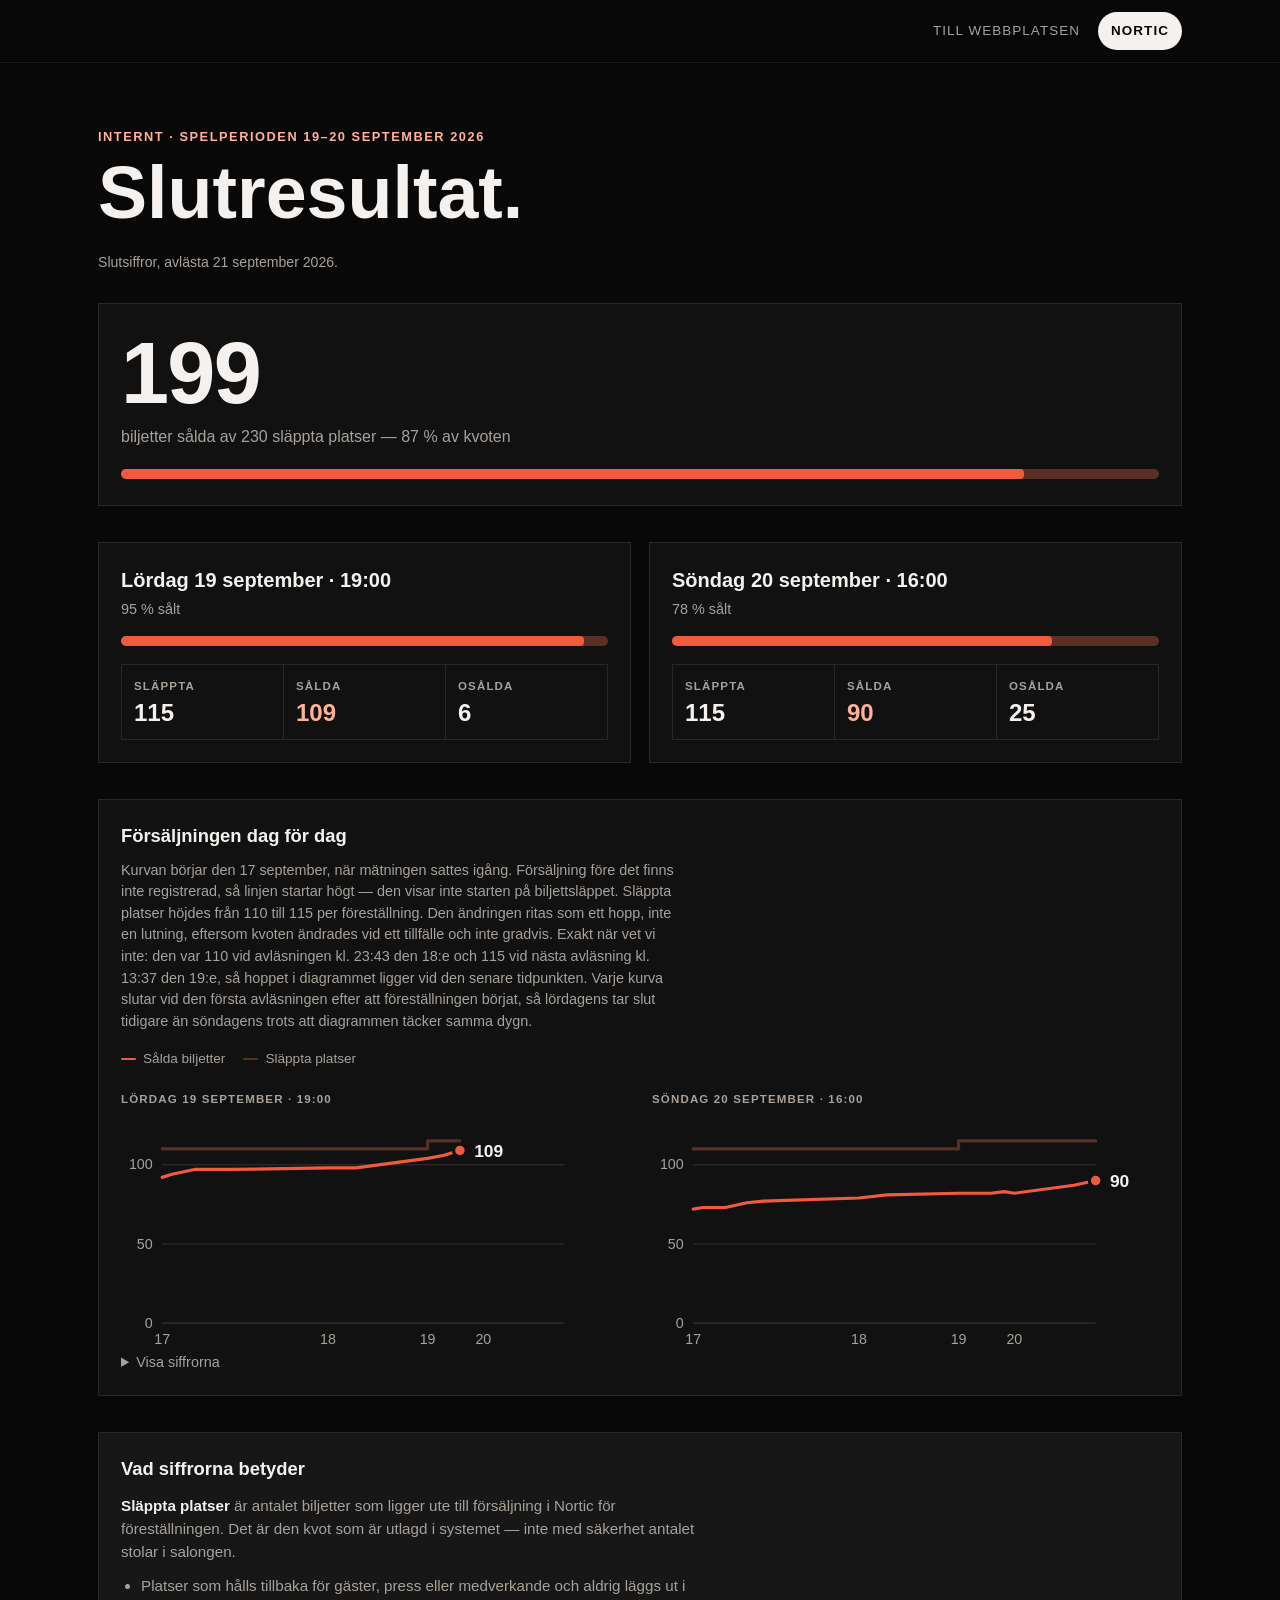
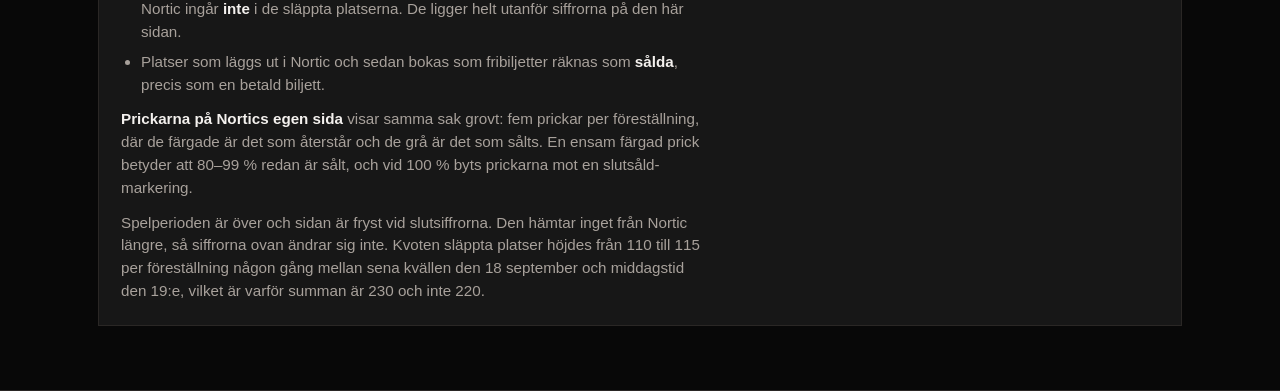
==== commit b162e9cb: "Draw the released allocation as a step, and stop dating it Interpolating it was wrong twice over. Th" ====
--- a/biljetter/index.html
+++ b/biljetter/index.html
@@ -445,7 +445,7 @@
 
             <section class="trend" data-mode="frozen" aria-labelledby="trend-title">
                 <h2 class="trend-title" id="trend-title">Försäljningen dag för dag</h2>
-                <p class="trend-note">Kurvan börjar den 17 september, när mätningen sattes igång. Försäljning före det finns inte registrerad, så linjen startar högt — den visar inte starten på biljettsläppet. Släppta platser höjdes från 110 till 115 på morgonen den 19:e, vilket syns som ett steg uppåt. Varje kurva slutar vid den första avläsningen efter att föreställningen börjat, så lördagens tar slut tidigare än söndagens trots att diagrammen täcker samma dygn.</p>
+                <p class="trend-note">Kurvan börjar den 17 september, när mätningen sattes igång. Försäljning före det finns inte registrerad, så linjen startar högt — den visar inte starten på biljettsläppet. Släppta platser höjdes från 110 till 115 per föreställning. Den ändringen ritas som ett hopp, inte en lutning, eftersom kvoten ändrades vid ett tillfälle och inte gradvis. Exakt när vet vi inte: den var 110 vid avläsningen kl. 23:43 den 18:e och 115 vid nästa avläsning kl. 13:37 den 19:e, så hoppet i diagrammet ligger vid den senare tidpunkten. Varje kurva slutar vid den första avläsningen efter att föreställningen börjat, så lördagens tar slut tidigare än söndagens trots att diagrammen täcker samma dygn.</p>
 
                 <p class="trend-legend">
                     <span><i class="key-sold"></i>Sålda biljetter</span>
@@ -476,7 +476,7 @@
 
                 <p data-mode="live">Siffrorna hämtas direkt från Nortic varje gång sidan öppnas och varje gång du trycker på Uppdatera. Svarar inte Nortic visas i stället de senast sparade siffrorna, och raden högst upp säger alltid vilketdera du ser.</p>
 
-                <p data-mode="frozen">Spelperioden är över och sidan är fryst vid slutsiffrorna. Den hämtar inget från Nortic längre, så siffrorna ovan ändrar sig inte. Kvoten släppta platser höjdes från 110 till 115 per föreställning på morgonen den 19 september, vilket är varför summan är 230 och inte 220.</p>
+                <p data-mode="frozen">Spelperioden är över och sidan är fryst vid slutsiffrorna. Den hämtar inget från Nortic längre, så siffrorna ovan ändrar sig inte. Kvoten släppta platser höjdes från 110 till 115 per föreställning någon gång mellan sena kvällen den 18 september och middagstid den 19:e, vilket är varför summan är 230 och inte 220.</p>
             </section>
         </div>
     </div>
@@ -700,8 +700,21 @@
 
     const x = (t) => pad.left + ((t - t0) / (t1 - t0)) * plotW;
     const y = (v) => pad.top + plotH - (v / yMax) * plotH;
-    const pathOf = (index) =>
-        points.map((p, i) => `${i ? 'L' : 'M'}${x(Date.parse(p[0])).toFixed(1)},${y(p[index]).toFixed(1)}`).join(' ');
+    // Sold slides between readings, because a hundred separate purchases really are spread across
+    // the gap. The allocation does not: it is one administrative act, so it holds its old value
+    // right up to the reading that caught the change and then jumps. Sloping it would invent a
+    // gradual release that never happened.
+    const pathOf = (index, stepped) =>
+        points
+            .map((point, i) => {
+                const px = x(Date.parse(point[0])).toFixed(1);
+                const py = y(point[index]).toFixed(1);
+                if (i === 0) {
+                    return `M${px},${py}`;
+                }
+                return stepped ? `L${px},${y(points[i - 1][index]).toFixed(1)} L${px},${py}` : `L${px},${py}`;
+            })
+            .join(' ');
 
     const gridlines = [0, 50, 100]
         .map((v) => `<line class="chart-grid" x1="${pad.left}" y1="${y(v).toFixed(1)}" x2="${pad.left + plotW}" y2="${y(v).toFixed(1)}"></line>`
@@ -722,7 +735,7 @@
 
     return `<svg class="trend-chart" viewBox="0 0 ${W} ${H}" role="img" aria-labelledby="${titleId}">
         ${gridlines}${dayTicks}
-        <path class="chart-released" d="${pathOf(2)}"></path>
+        <path class="chart-released" d="${pathOf(2, true)}"></path>
         <path class="chart-line" d="${pathOf(1)}"></path>
         <circle class="chart-end" cx="${x(Date.parse(last[0])).toFixed(1)}" cy="${y(last[1]).toFixed(1)}" r="4"></circle>
         <text class="chart-endlabel" x="${(x(Date.parse(last[0])) + 9).toFixed(1)}" y="${(y(last[1]) + 4).toFixed(1)}">${last[1]}</text>
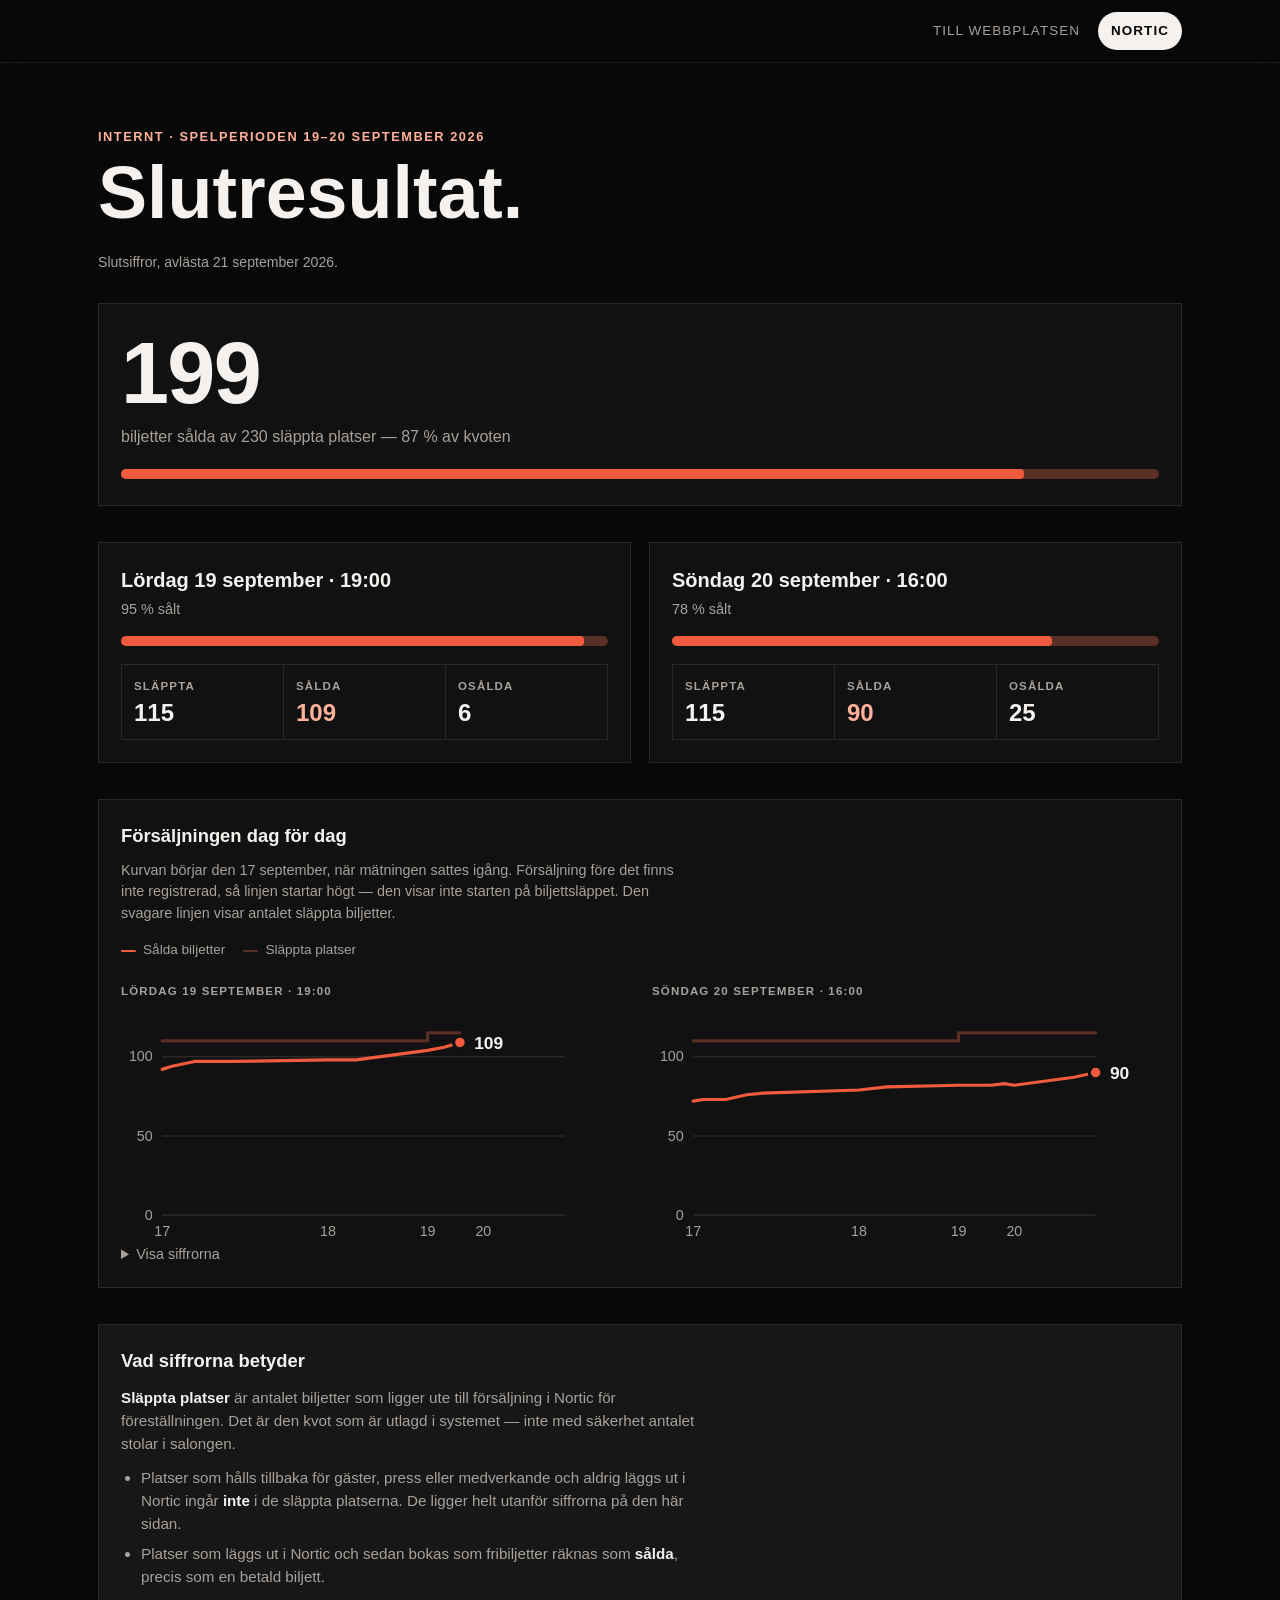
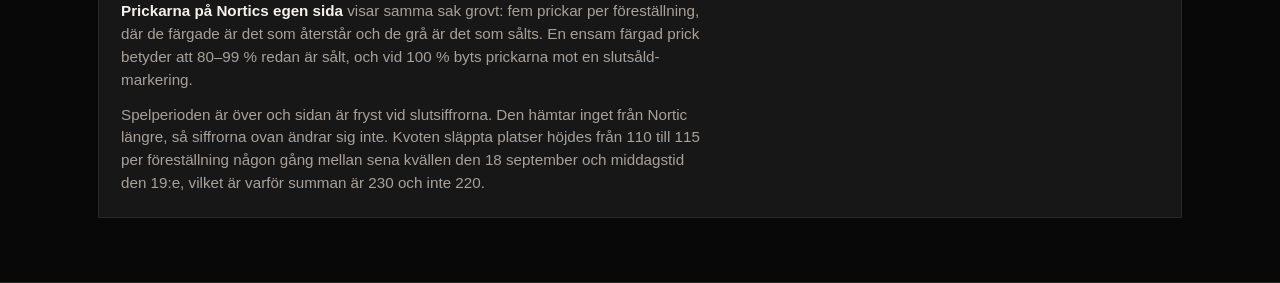
==== commit be35a70a: "Cut the chart caption down to what a reader needs Ninety-six words to thirty-three. The removed text" ====
--- a/biljetter/index.html
+++ b/biljetter/index.html
@@ -445,7 +445,7 @@
 
             <section class="trend" data-mode="frozen" aria-labelledby="trend-title">
                 <h2 class="trend-title" id="trend-title">Försäljningen dag för dag</h2>
-                <p class="trend-note">Kurvan börjar den 17 september, när mätningen sattes igång. Försäljning före det finns inte registrerad, så linjen startar högt — den visar inte starten på biljettsläppet. Släppta platser höjdes från 110 till 115 per föreställning. Den ändringen ritas som ett hopp, inte en lutning, eftersom kvoten ändrades vid ett tillfälle och inte gradvis. Exakt när vet vi inte: den var 110 vid avläsningen kl. 23:43 den 18:e och 115 vid nästa avläsning kl. 13:37 den 19:e, så hoppet i diagrammet ligger vid den senare tidpunkten. Varje kurva slutar vid den första avläsningen efter att föreställningen börjat, så lördagens tar slut tidigare än söndagens trots att diagrammen täcker samma dygn.</p>
+                <p class="trend-note">Kurvan börjar den 17 september, när mätningen sattes igång. Försäljning före det finns inte registrerad, så linjen startar högt — den visar inte starten på biljettsläppet. Den svagare linjen visar antalet släppta biljetter.</p>
 
                 <p class="trend-legend">
                     <span><i class="key-sold"></i>Sålda biljetter</span>
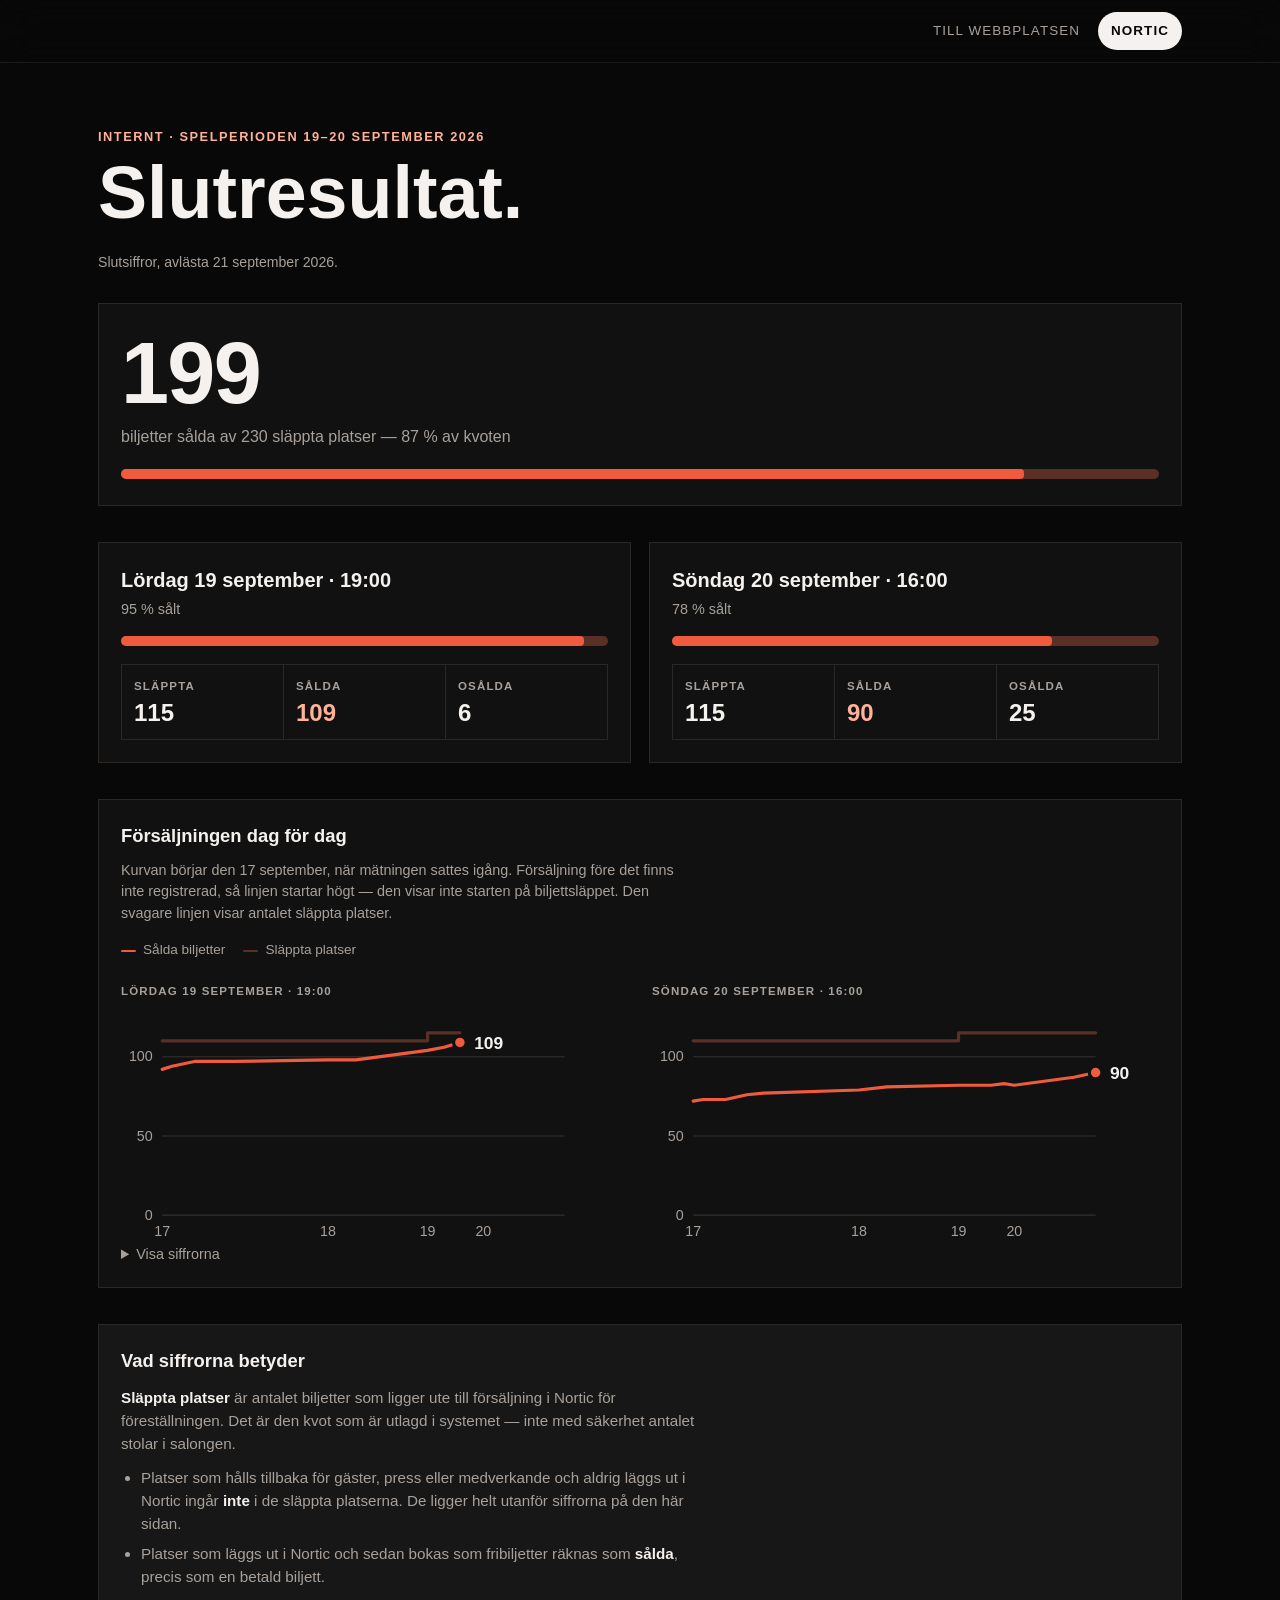
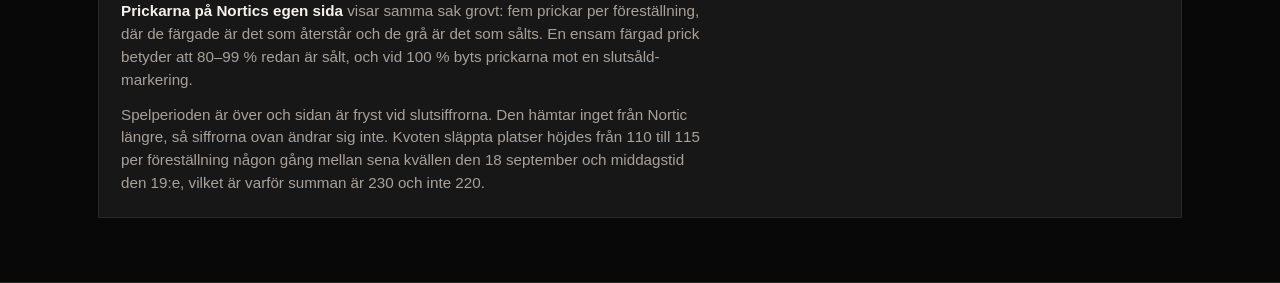
==== commit 333198e9: "Say "släppta platser" in the chart caption too It was the one place calling them biljetter, against " ====
--- a/biljetter/index.html
+++ b/biljetter/index.html
@@ -445,7 +445,7 @@
 
             <section class="trend" data-mode="frozen" aria-labelledby="trend-title">
                 <h2 class="trend-title" id="trend-title">Försäljningen dag för dag</h2>
-                <p class="trend-note">Kurvan börjar den 17 september, när mätningen sattes igång. Försäljning före det finns inte registrerad, så linjen startar högt — den visar inte starten på biljettsläppet. Den svagare linjen visar antalet släppta biljetter.</p>
+                <p class="trend-note">Kurvan börjar den 17 september, när mätningen sattes igång. Försäljning före det finns inte registrerad, så linjen startar högt — den visar inte starten på biljettsläppet. Den svagare linjen visar antalet släppta platser.</p>
 
                 <p class="trend-legend">
                     <span><i class="key-sold"></i>Sålda biljetter</span>
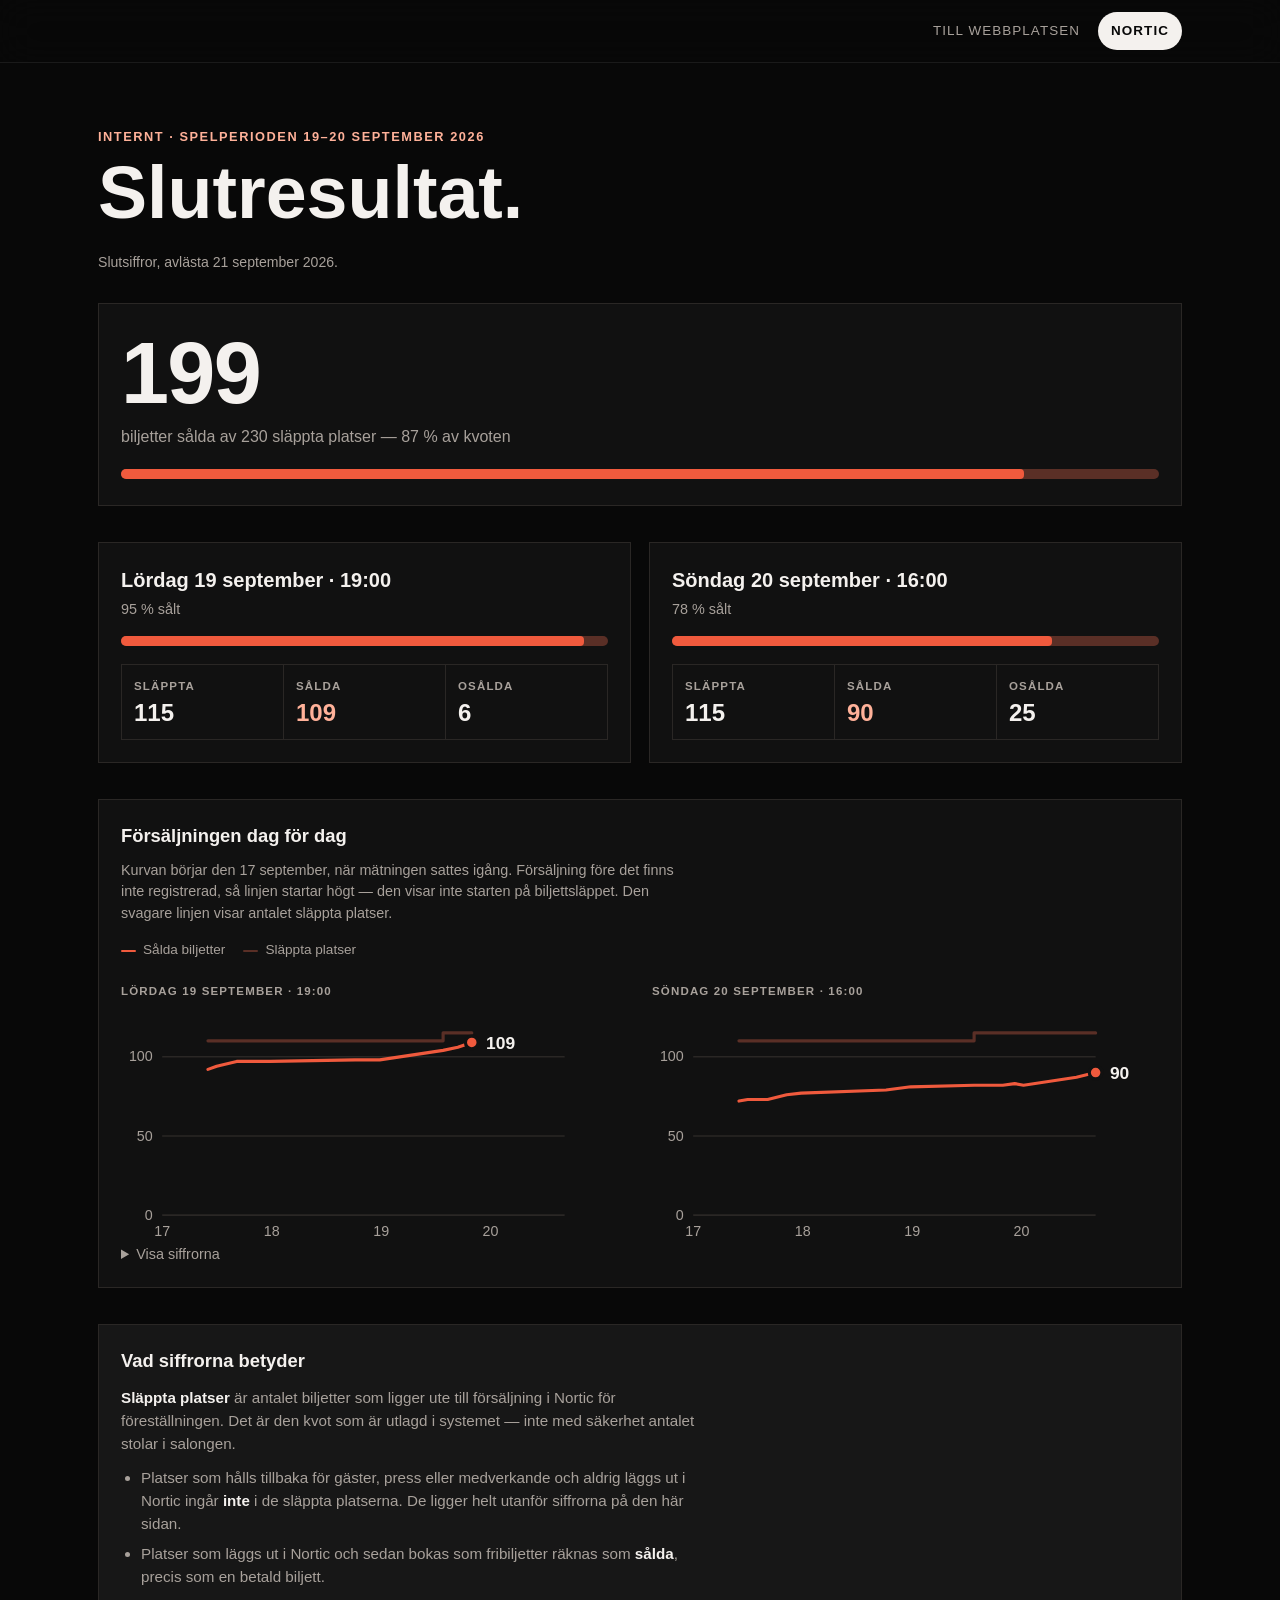
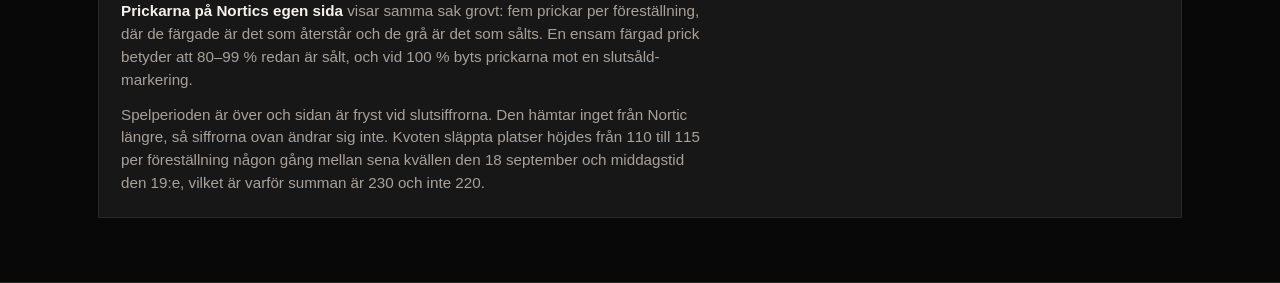
==== commit bb8eb83f: "Put the day ticks at midnight so the days are equal widths The time scale was already linear; the la" ====
--- a/biljetter/index.html
+++ b/biljetter/index.html
@@ -760,17 +760,32 @@
     // One shared x scale across both charts, so the two runs are directly comparable and Saturday
     // visibly stops while Sunday carries on.
     const allTimes = trimmed.flatMap((series) => series.points.map((point) => Date.parse(point[0])));
-    const domain = [Math.min(...allTimes), Math.max(...allTimes)];
-
-    const seen = new Set();
-    const ticks = trimmed
-        .flatMap((series) => series.points)
-        .map((point) => Date.parse(point[0]))
-        .sort((a, b) => a - b)
-        .flatMap((t) => {
-            const label = inStockholm(t, { day: 'numeric' });
-            return seen.has(label) ? [] : (seen.add(label), [{ t, label }]);
-        });
+    const lastReading = Math.max(...allTimes);
+
+    // Ticks sit at midnight, not at whichever reading happened to come first that day. Placing
+    // them on readings made the 18th look half again as long as the 19th, purely because the job
+    // sampled at different times of day. Starting the axis at the first day's midnight puts every
+    // day the same width apart, and the gap before the line starts is honest: nothing was recorded
+    // until mid-morning on the 17th.
+    const asStockholm = (t) =>
+        new Date(`${new Date(t).toLocaleString('sv-SE', { timeZone: 'Europe/Stockholm' }).replace(' ', 'T')}Z`);
+    const midnightBefore = (t) => {
+        const local = asStockholm(t);
+        const offset = local.getTime() - t;
+        local.setUTCHours(0, 0, 0, 0);
+        return local.getTime() - offset;
+    };
+
+    const DAY_MS = 86400000;
+    const domainStart = midnightBefore(Math.min(...allTimes));
+    const domain = [domainStart, lastReading];
+
+    // Even 24h steps are right here because the run is nowhere near a clock change; a run that
+    // straddled one would need midnightBefore called per day instead.
+    const ticks = [];
+    for (let t = domainStart; t <= lastReading; t += DAY_MS) {
+        ticks.push({ t, label: inStockholm(t, { day: 'numeric' }) });
+    }
 
     document.getElementById('trend-grid').innerHTML = trimmed.map((series) => {
         const show = byId[series.id];
